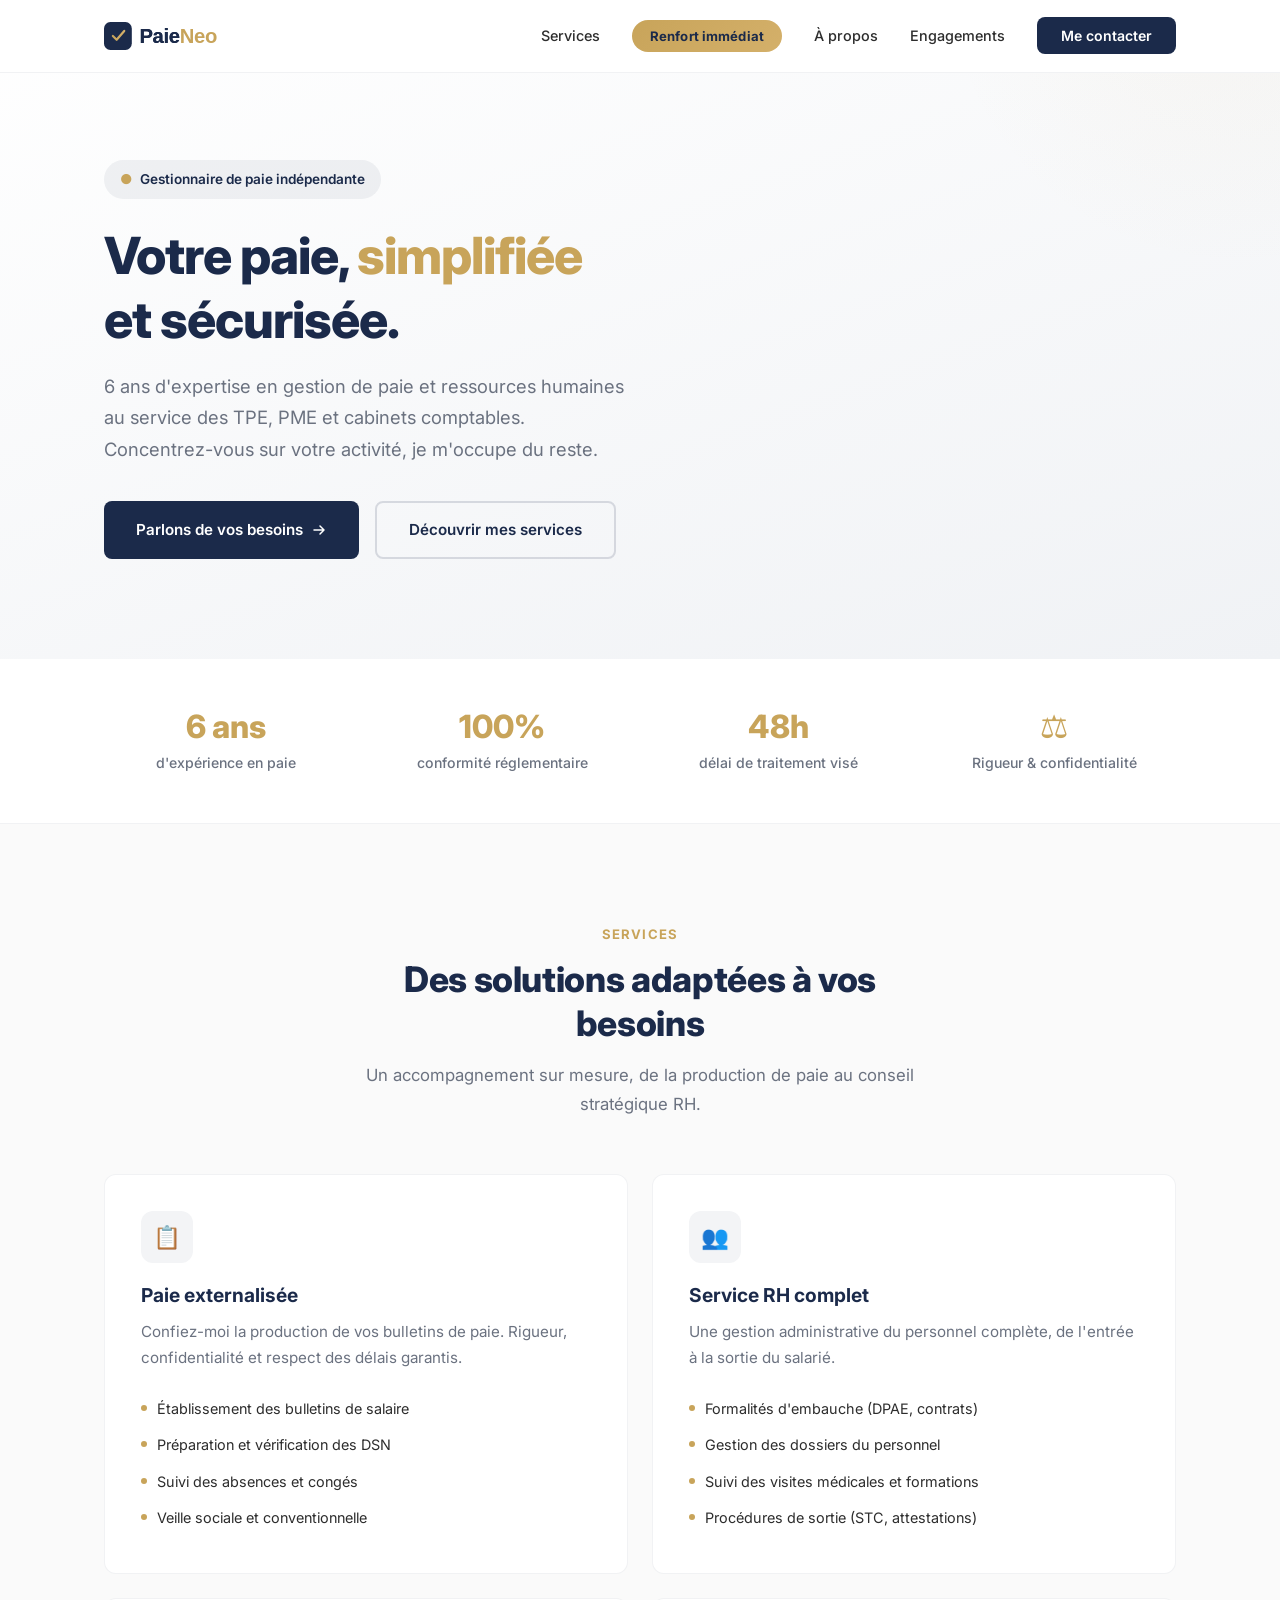
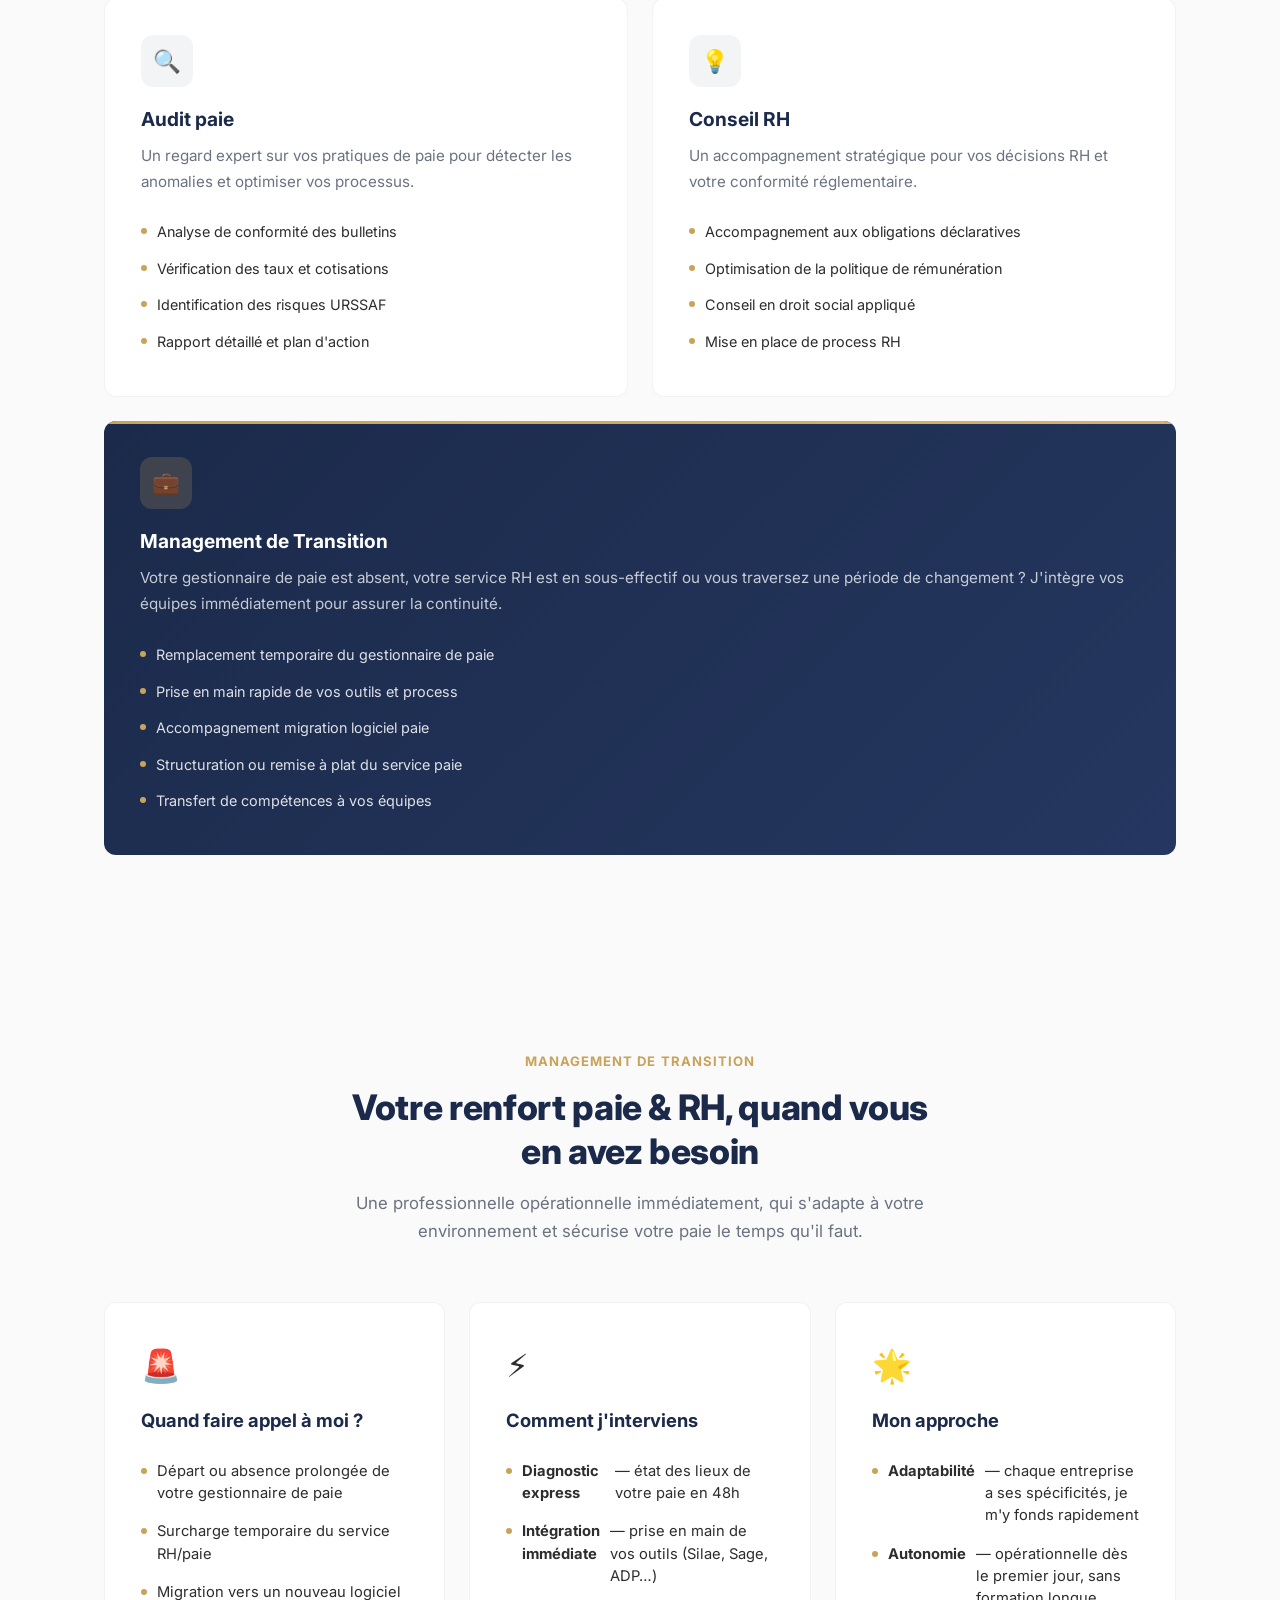
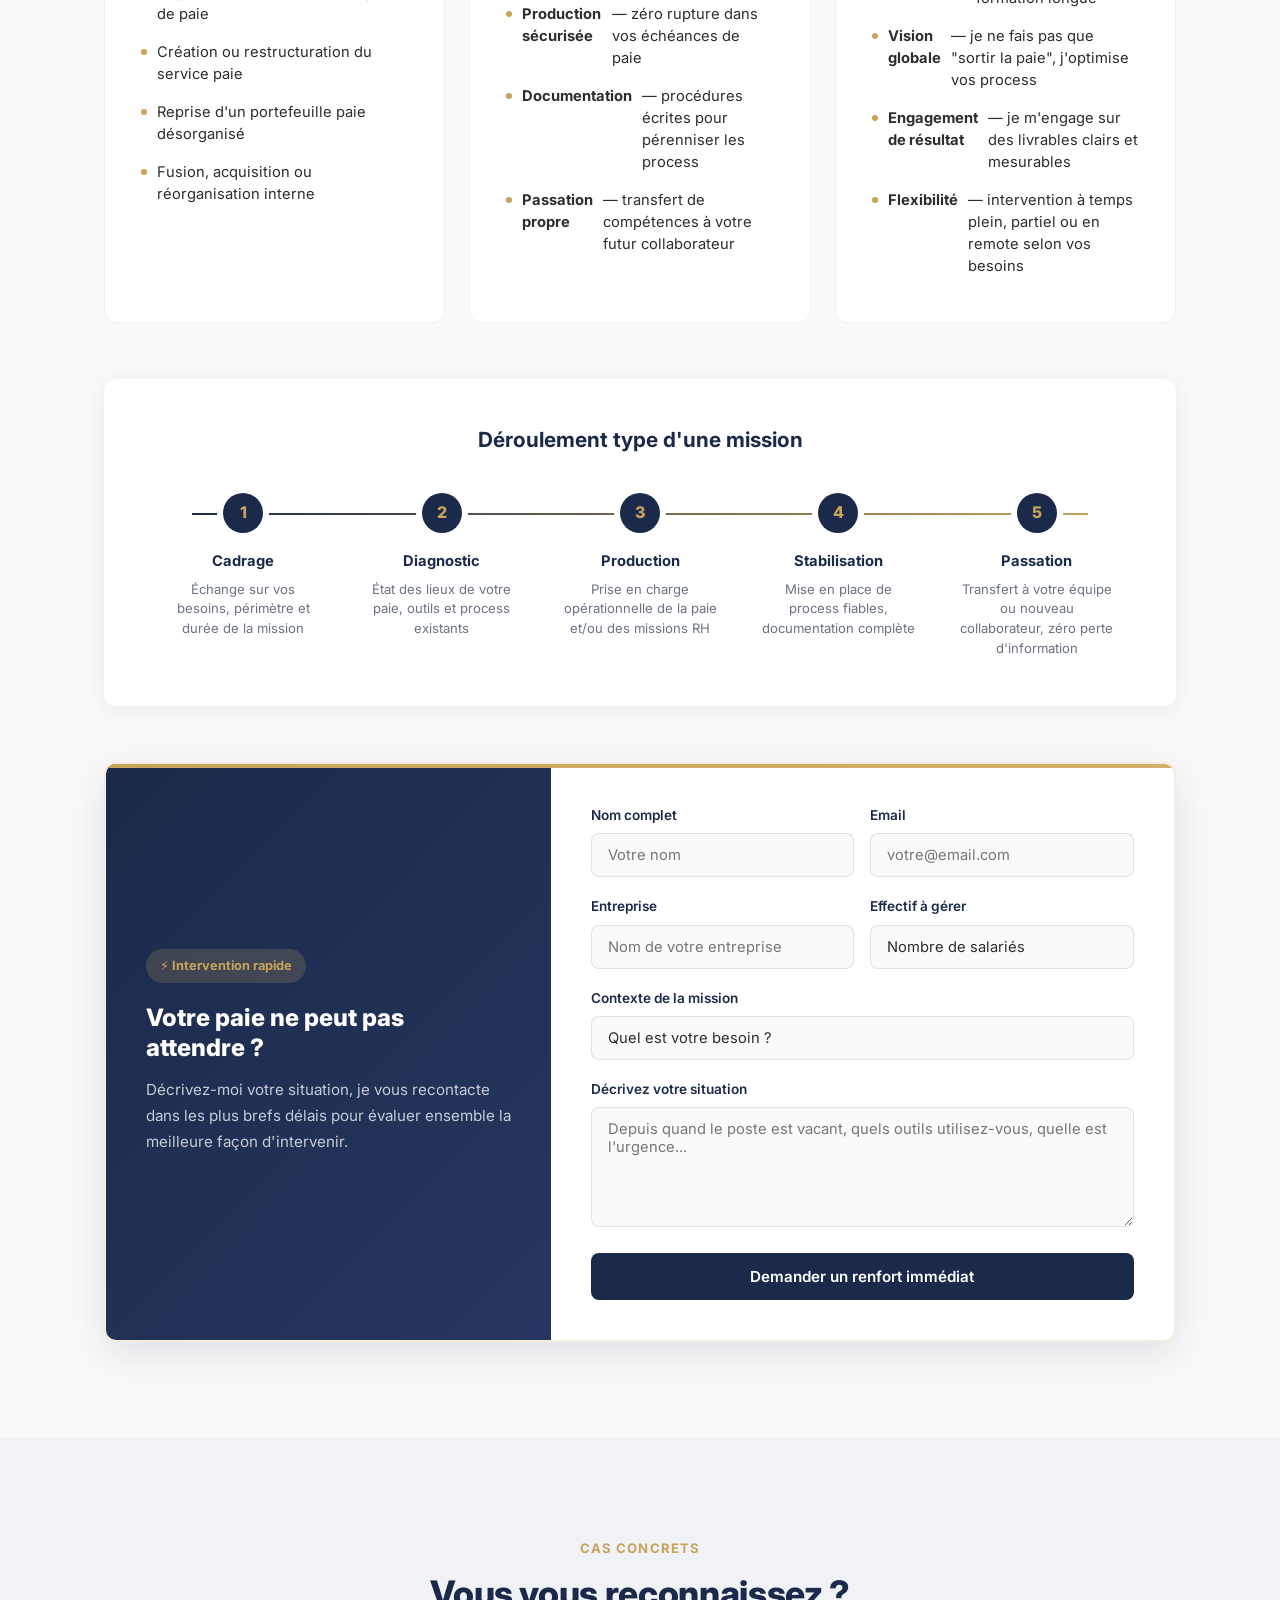
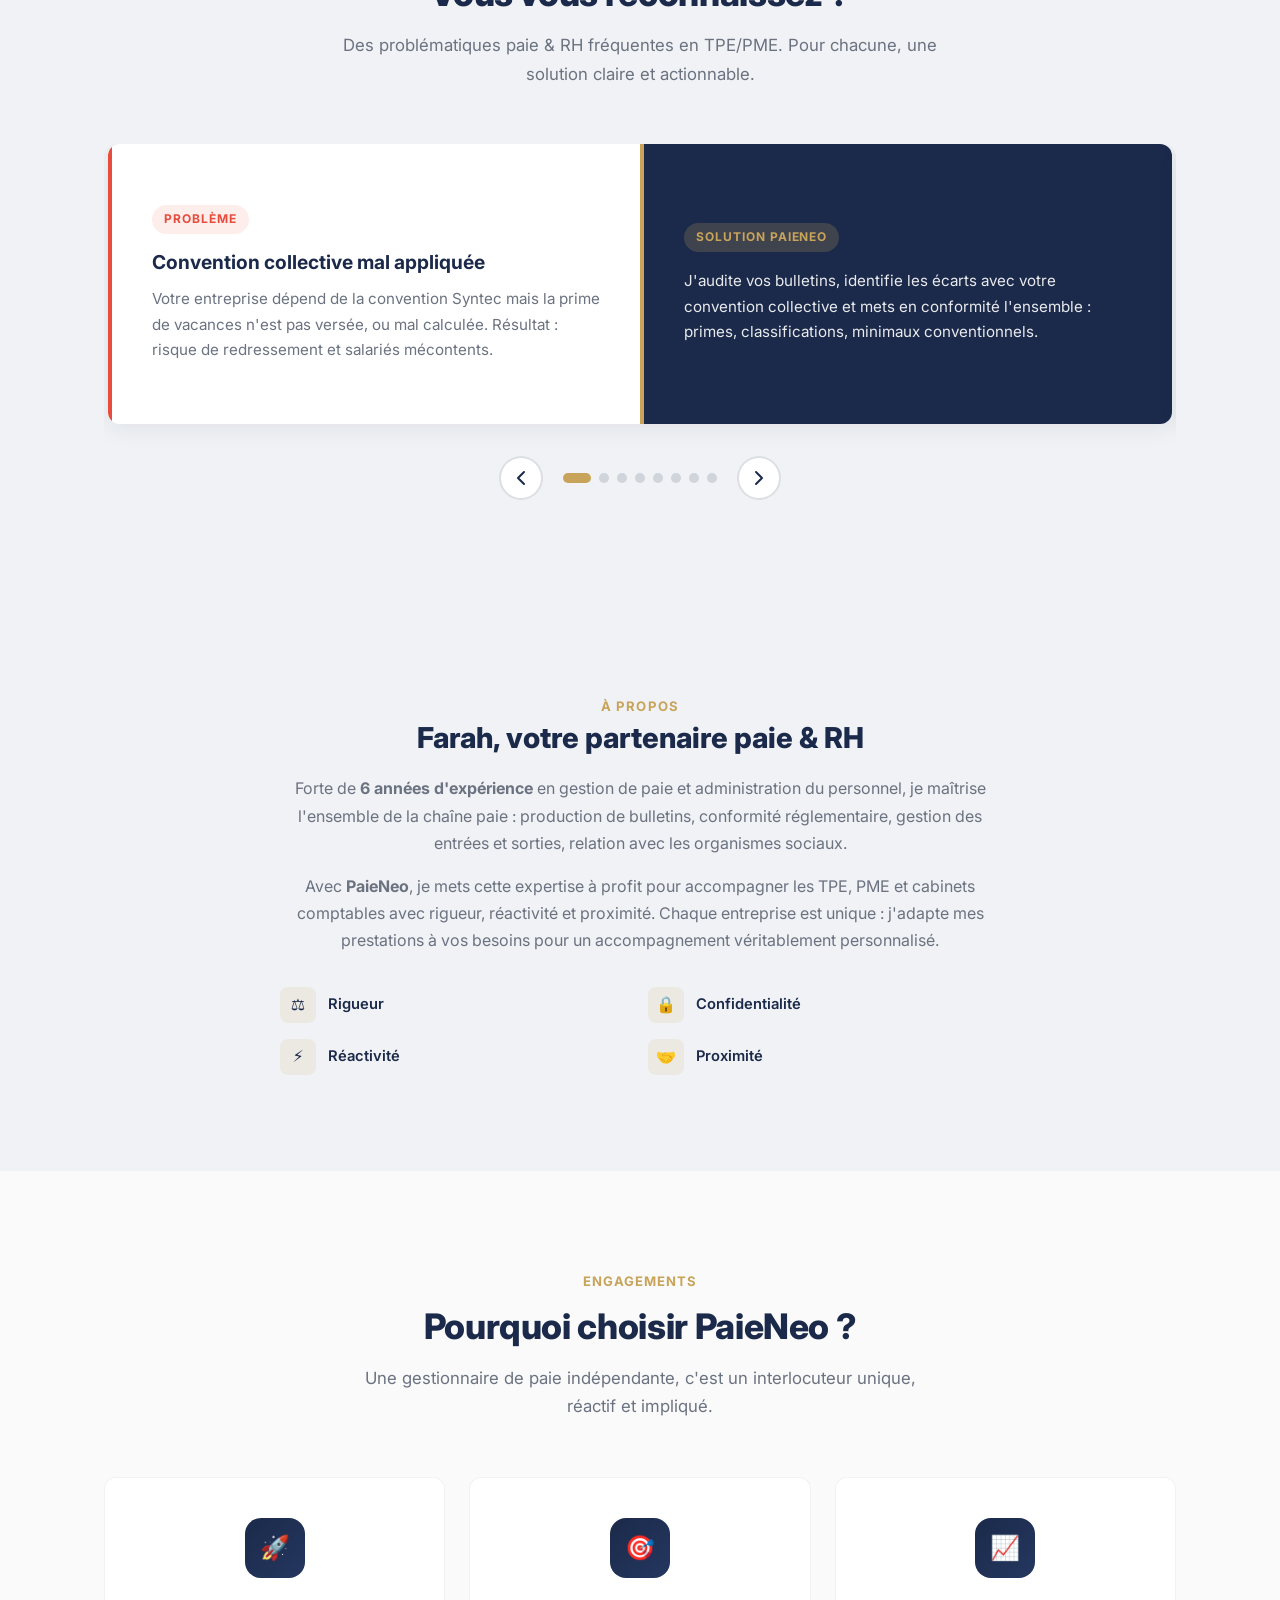
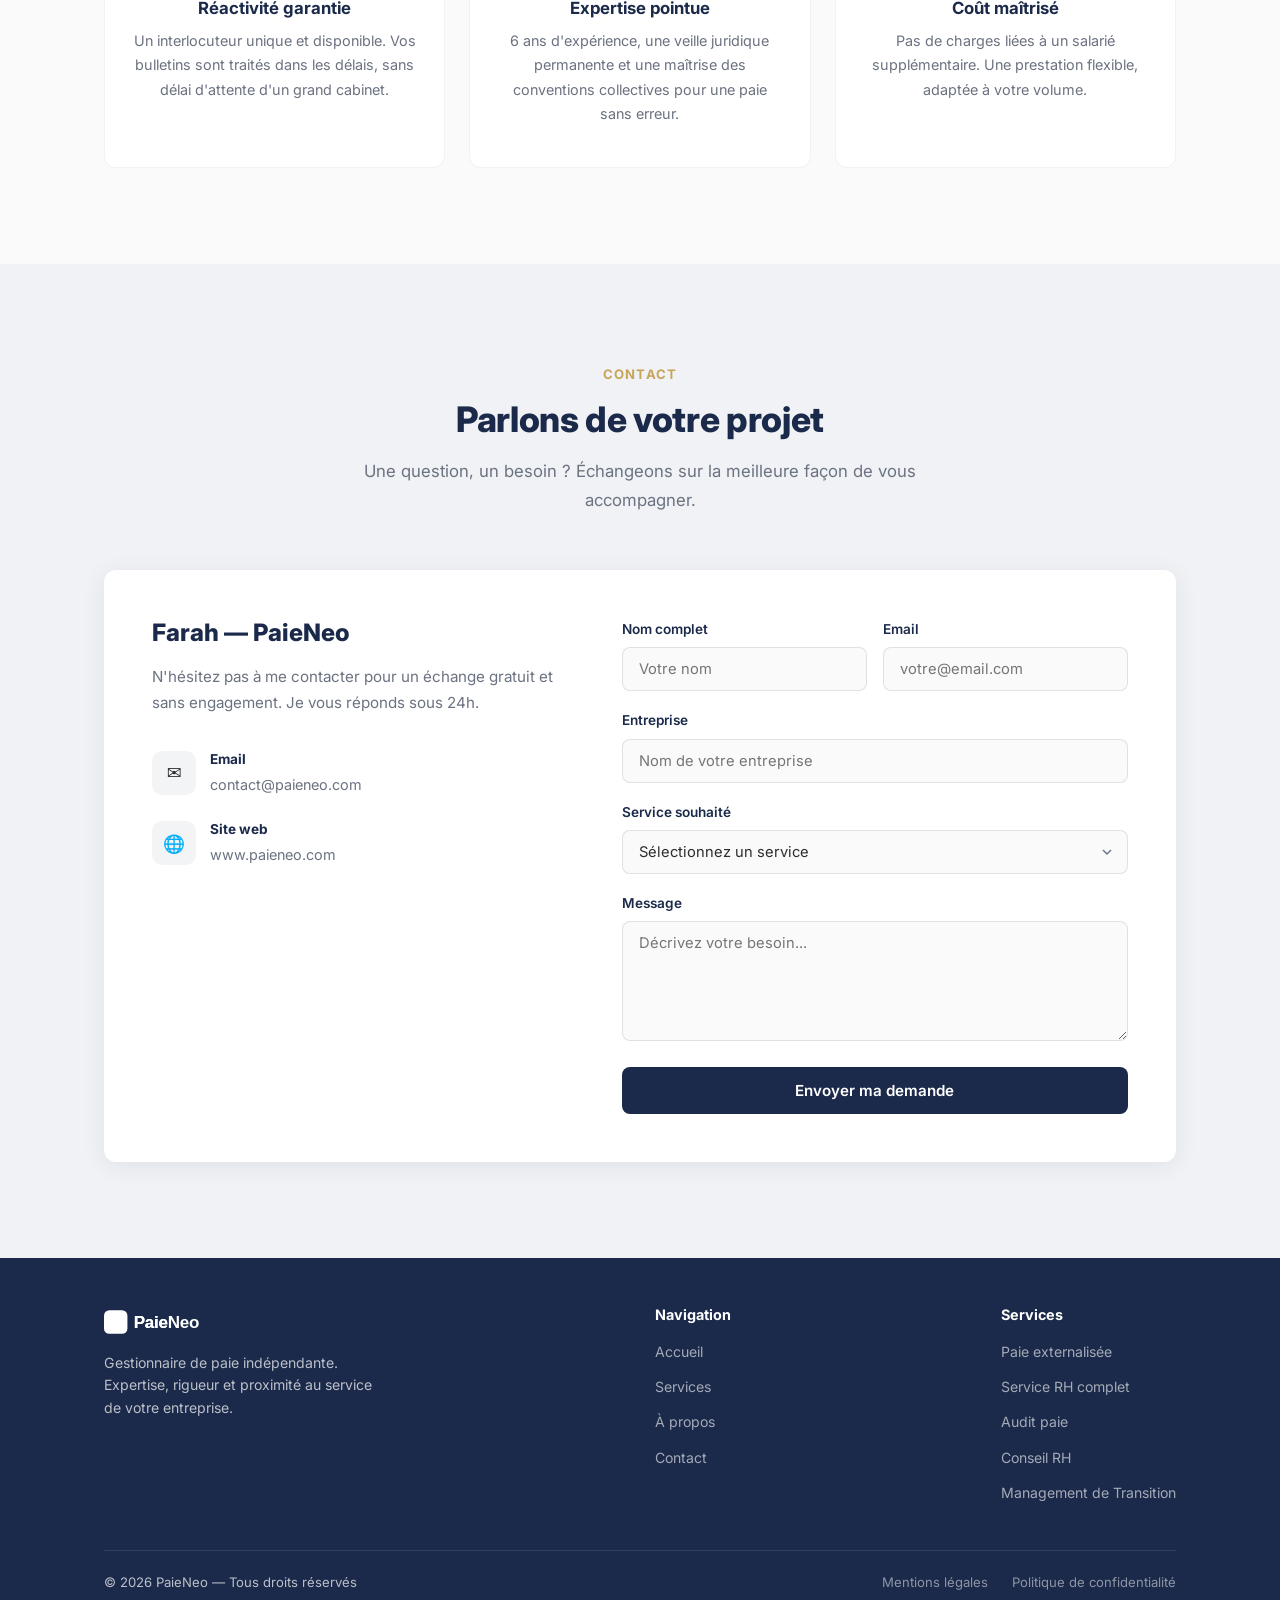
==== index.html @ 9d15e85d "Initial commit — PaieNeo site vitrine" ====
<!DOCTYPE html>
<html lang="fr">
<head>
  <meta charset="UTF-8">
  <meta name="viewport" content="width=device-width, initial-scale=1.0">
  <meta name="description" content="PaieNeo — Gestionnaire de paie ind&eacute;pendante. 6 ans d'exp&eacute;rience en entreprise. Paie externalis&eacute;e, audit, conseil RH.">
  <title>PaieNeo — Gestion de Paie &amp; Conseil RH</title>

  <!-- Open Graph / LinkedIn / Malt -->
  <meta property="og:type" content="website">
  <meta property="og:title" content="PaieNeo — Gestion de Paie &amp; Conseil RH">
  <meta property="og:description" content="Gestionnaire de paie ind&eacute;pendante — 6 ans d'exp&eacute;rience en entreprise. Paie externalis&eacute;e, service RH, audit et conseil.">
  <meta property="og:url" content="https://www.paieneo.com">
  <meta property="og:image" content="https://www.paieneo.com/img/og-image.png">
  <meta property="og:locale" content="fr_FR">

  <!-- Twitter Card -->
  <meta name="twitter:card" content="summary_large_image">
  <meta name="twitter:title" content="PaieNeo — Gestion de Paie &amp; Conseil RH">
  <meta name="twitter:description" content="Gestionnaire de paie ind&eacute;pendante — 6 ans d'exp&eacute;rience en entreprise. Paie externalis&eacute;e, service RH, audit et conseil.">
  <meta name="twitter:image" content="https://www.paieneo.com/img/og-image.png">

  <link rel="icon" type="image/svg+xml" href="img/favicon.svg">
  <link rel="preconnect" href="https://fonts.googleapis.com">
  <link rel="preconnect" href="https://fonts.gstatic.com" crossorigin>
  <link href="https://fonts.googleapis.com/css2?family=Inter:wght@400;500;600;700;800&display=swap" rel="stylesheet">
  <link rel="stylesheet" href="css/style.css">
</head>
<body>

  <!-- ========== HEADER ========== -->
  <header class="header">
    <nav class="nav container">
      <a href="#" aria-label="PaieNeo Accueil">
        <img src="img/logo.svg" alt="PaieNeo" class="nav__logo">
      </a>
      <ul class="nav__links">
        <li><a href="#services" class="nav__link">Services</a></li>
        <li><a href="#transition" class="nav__link nav__link--urgent">Renfort imm&eacute;diat</a></li>
        <li><a href="#apropos" class="nav__link">&Agrave; propos</a></li>
        <li><a href="#engagements" class="nav__link">Engagements</a></li>
        <li><a href="#contact" class="nav__link nav__cta">Me contacter</a></li>
      </ul>
      <button class="nav__toggle" aria-label="Menu">
        <span></span><span></span><span></span>
      </button>
    </nav>
  </header>

  <!-- ========== HERO ========== -->
  <section class="hero" id="accueil">
    <div class="container">
      <div class="hero__content">
        <div class="hero__badge">
          <span>&#9679;</span> Gestionnaire de paie ind&eacute;pendante
        </div>
        <h1 class="hero__title">
          Votre paie, <span>simplifi&eacute;e</span><br>et s&eacute;curis&eacute;e.
        </h1>
        <p class="hero__subtitle">
          6 ans d'expertise en gestion de paie et ressources humaines
          au service des TPE, PME et cabinets comptables.
          Concentrez-vous sur votre activit&eacute;, je m'occupe du reste.
        </p>
        <div class="hero__actions">
          <a href="#contact" class="btn btn--primary">
            Parlons de vos besoins
            <svg width="16" height="16" viewBox="0 0 16 16" fill="none"><path d="M3 8h10m0 0L9 4m4 4L9 12" stroke="currentColor" stroke-width="1.5" stroke-linecap="round" stroke-linejoin="round"/></svg>
          </a>
          <a href="#services" class="btn btn--outline">D&eacute;couvrir mes services</a>
        </div>
      </div>
    </div>
  </section>

  <!-- ========== STATS ========== -->
  <section class="stats">
    <div class="container">
      <div class="stats__grid">
        <div class="stats__item fade-up">
          <h3 data-count="6" data-suffix=" ans">0</h3>
          <p>d'exp&eacute;rience en paie</p>
        </div>
        <div class="stats__item fade-up">
          <h3 data-count="100" data-suffix="%">0</h3>
          <p>conformit&eacute; r&eacute;glementaire</p>
        </div>
        <div class="stats__item fade-up">
          <h3 data-count="48" data-suffix="h">0</h3>
          <p>d&eacute;lai de traitement vis&eacute;</p>
        </div>
        <div class="stats__item fade-up">
          <h3>&#9878;</h3>
          <p>Rigueur &amp; confidentialit&eacute;</p>
        </div>
      </div>
    </div>
  </section>

  <!-- ========== SERVICES ========== -->
  <section class="section" id="services">
    <div class="container">
      <div class="section__header fade-up">
        <span class="section__label">Services</span>
        <h2 class="section__title">Des solutions adapt&eacute;es &agrave; vos besoins</h2>
        <p class="section__desc">
          Un accompagnement sur mesure, de la production de paie au conseil strat&eacute;gique RH.
        </p>
      </div>
      <div class="services__grid">

        <!-- Service 1 -->
        <div class="service-card fade-up">
          <div class="service-card__icon">&#128203;</div>
          <h3 class="service-card__title">Paie externalis&eacute;e</h3>
          <p class="service-card__desc">
            Confiez-moi la production de vos bulletins de paie. Rigueur,
            confidentialit&eacute; et respect des d&eacute;lais garantis.
          </p>
          <ul class="service-card__list">
            <li>&Eacute;tablissement des bulletins de salaire</li>
            <li>Pr&eacute;paration et v&eacute;rification des DSN</li>
            <li>Suivi des absences et cong&eacute;s</li>
            <li>Veille sociale et conventionnelle</li>
          </ul>
        </div>

        <!-- Service 2 -->
        <div class="service-card fade-up">
          <div class="service-card__icon">&#128101;</div>
          <h3 class="service-card__title">Service RH complet</h3>
          <p class="service-card__desc">
            Une gestion administrative du personnel compl&egrave;te,
            de l'entr&eacute;e &agrave; la sortie du salari&eacute;.
          </p>
          <ul class="service-card__list">
            <li>Formalit&eacute;s d'embauche (DPAE, contrats)</li>
            <li>Gestion des dossiers du personnel</li>
            <li>Suivi des visites m&eacute;dicales et formations</li>
            <li>Proc&eacute;dures de sortie (STC, attestations)</li>
          </ul>
        </div>

        <!-- Service 3 -->
        <div class="service-card fade-up">
          <div class="service-card__icon">&#128269;</div>
          <h3 class="service-card__title">Audit paie</h3>
          <p class="service-card__desc">
            Un regard expert sur vos pratiques de paie pour d&eacute;tecter
            les anomalies et optimiser vos processus.
          </p>
          <ul class="service-card__list">
            <li>Analyse de conformit&eacute; des bulletins</li>
            <li>V&eacute;rification des taux et cotisations</li>
            <li>Identification des risques URSSAF</li>
            <li>Rapport d&eacute;taill&eacute; et plan d'action</li>
          </ul>
        </div>

        <!-- Service 4 -->
        <div class="service-card fade-up">
          <div class="service-card__icon">&#128161;</div>
          <h3 class="service-card__title">Conseil RH</h3>
          <p class="service-card__desc">
            Un accompagnement strat&eacute;gique pour vos d&eacute;cisions RH
            et votre conformit&eacute; r&eacute;glementaire.
          </p>
          <ul class="service-card__list">
            <li>Accompagnement aux obligations d&eacute;claratives</li>
            <li>Optimisation de la politique de r&eacute;mun&eacute;ration</li>
            <li>Conseil en droit social appliqu&eacute;</li>
            <li>Mise en place de process RH</li>
          </ul>
        </div>

        <!-- Service 5 -->
        <div class="service-card service-card--highlight fade-up">
          <div class="service-card__icon">&#128188;</div>
          <h3 class="service-card__title">Management de Transition</h3>
          <p class="service-card__desc">
            Votre gestionnaire de paie est absent, votre service RH est en sous-effectif
            ou vous traversez une p&eacute;riode de changement&nbsp;? J'int&egrave;gre vos &eacute;quipes
            imm&eacute;diatement pour assurer la continuit&eacute;.
          </p>
          <ul class="service-card__list">
            <li>Remplacement temporaire du gestionnaire de paie</li>
            <li>Prise en main rapide de vos outils et process</li>
            <li>Accompagnement migration logiciel paie</li>
            <li>Structuration ou remise &agrave; plat du service paie</li>
            <li>Transfert de comp&eacute;tences &agrave; vos &eacute;quipes</li>
          </ul>
        </div>

      </div>
    </div>
  </section>

  <!-- ========== MANAGEMENT DE TRANSITION (d&eacute;di&eacute;) ========== -->
  <section class="section" id="transition">
    <div class="container">
      <div class="section__header fade-up">
        <span class="section__label">Management de Transition</span>
        <h2 class="section__title">Votre renfort paie &amp; RH, quand vous en avez besoin</h2>
        <p class="section__desc">
          Une professionnelle op&eacute;rationnelle imm&eacute;diatement, qui s'adapte &agrave; votre environnement
          et s&eacute;curise votre paie le temps qu'il faut.
        </p>
      </div>

      <div class="transition__grid fade-up">
        <!-- Quand faire appel -->
        <div class="transition__block">
          <div class="transition__block-icon">&#128680;</div>
          <h3>Quand faire appel &agrave; moi&nbsp;?</h3>
          <ul>
            <li>D&eacute;part ou absence prolong&eacute;e de votre gestionnaire de paie</li>
            <li>Surcharge temporaire du service RH/paie</li>
            <li>Migration vers un nouveau logiciel de paie</li>
            <li>Cr&eacute;ation ou restructuration du service paie</li>
            <li>Reprise d'un portefeuille paie d&eacute;sorganis&eacute;</li>
            <li>Fusion, acquisition ou r&eacute;organisation interne</li>
          </ul>
        </div>

        <!-- Comment j'interviens -->
        <div class="transition__block">
          <div class="transition__block-icon">&#9889;</div>
          <h3>Comment j'interviens</h3>
          <ul>
            <li><strong>Diagnostic express</strong> &mdash; &eacute;tat des lieux de votre paie en 48h</li>
            <li><strong>Int&eacute;gration imm&eacute;diate</strong> &mdash; prise en main de vos outils (Silae, Sage, ADP&hellip;)</li>
            <li><strong>Production s&eacute;curis&eacute;e</strong> &mdash; z&eacute;ro rupture dans vos &eacute;ch&eacute;ances de paie</li>
            <li><strong>Documentation</strong> &mdash; proc&eacute;dures &eacute;crites pour p&eacute;renniser les process</li>
            <li><strong>Passation propre</strong> &mdash; transfert de comp&eacute;tences &agrave; votre futur collaborateur</li>
          </ul>
        </div>

        <!-- Ce qui me diff&eacute;rencie -->
        <div class="transition__block">
          <div class="transition__block-icon">&#127775;</div>
          <h3>Mon approche</h3>
          <ul>
            <li><strong>Adaptabilit&eacute;</strong> &mdash; chaque entreprise a ses sp&eacute;cificit&eacute;s, je m'y fonds rapidement</li>
            <li><strong>Autonomie</strong> &mdash; op&eacute;rationnelle d&egrave;s le premier jour, sans formation longue</li>
            <li><strong>Vision globale</strong> &mdash; je ne fais pas que "sortir la paie", j'optimise vos process</li>
            <li><strong>Engagement de r&eacute;sultat</strong> &mdash; je m'engage sur des livrables clairs et mesurables</li>
            <li><strong>Flexibilit&eacute;</strong> &mdash; intervention &agrave; temps plein, partiel ou en remote selon vos besoins</li>
          </ul>
        </div>
      </div>

      <!-- Timeline d'intervention -->
      <div class="transition__timeline fade-up">
        <h3>D&eacute;roulement type d'une mission</h3>
        <div class="timeline">
          <div class="timeline__step">
            <div class="timeline__number">1</div>
            <div class="timeline__content">
              <strong>Cadrage</strong>
              <p>&Eacute;change sur vos besoins, p&eacute;rim&egrave;tre et dur&eacute;e de la mission</p>
            </div>
          </div>
          <div class="timeline__step">
            <div class="timeline__number">2</div>
            <div class="timeline__content">
              <strong>Diagnostic</strong>
              <p>&Eacute;tat des lieux de votre paie, outils et process existants</p>
            </div>
          </div>
          <div class="timeline__step">
            <div class="timeline__number">3</div>
            <div class="timeline__content">
              <strong>Production</strong>
              <p>Prise en charge op&eacute;rationnelle de la paie et/ou des missions RH</p>
            </div>
          </div>
          <div class="timeline__step">
            <div class="timeline__number">4</div>
            <div class="timeline__content">
              <strong>Stabilisation</strong>
              <p>Mise en place de process fiables, documentation compl&egrave;te</p>
            </div>
          </div>
          <div class="timeline__step">
            <div class="timeline__number">5</div>
            <div class="timeline__content">
              <strong>Passation</strong>
              <p>Transfert &agrave; votre &eacute;quipe ou nouveau collaborateur, z&eacute;ro perte d'information</p>
            </div>
          </div>
        </div>
      </div>

      <!-- CTA Contact Transition -->
      <div class="transition__cta fade-up">
        <div class="transition__cta-content">
          <div class="transition__cta-text">
            <span class="transition__cta-badge">&#9889; Intervention rapide</span>
            <h3>Votre paie ne peut pas attendre&nbsp;?</h3>
            <p>D&eacute;crivez-moi votre situation, je vous recontacte dans les plus brefs d&eacute;lais
            pour &eacute;valuer ensemble la meilleure fa&ccedil;on d'intervenir.</p>
          </div>
          <form class="transition__cta-form" id="transitionForm">
            <div class="form__row">
              <div class="form__group">
                <label class="form__label" for="t-name">Nom complet</label>
                <input class="form__input" type="text" id="t-name" name="name" placeholder="Votre nom" required>
              </div>
              <div class="form__group">
                <label class="form__label" for="t-email">Email</label>
                <input class="form__input" type="email" id="t-email" name="email" placeholder="votre@email.com" required>
              </div>
            </div>
            <div class="form__row">
              <div class="form__group">
                <label class="form__label" for="t-company">Entreprise</label>
                <input class="form__input" type="text" id="t-company" name="company" placeholder="Nom de votre entreprise" required>
              </div>
              <div class="form__group">
                <label class="form__label" for="t-effectif">Effectif &agrave; g&eacute;rer</label>
                <select class="form__select" id="t-effectif" name="effectif" required>
                  <option value="" disabled selected>Nombre de salari&eacute;s</option>
                  <option value="1-10">1 &agrave; 10 salari&eacute;s</option>
                  <option value="11-50">11 &agrave; 50 salari&eacute;s</option>
                  <option value="51-100">51 &agrave; 100 salari&eacute;s</option>
                  <option value="100+">Plus de 100 salari&eacute;s</option>
                </select>
              </div>
            </div>
            <div class="form__group">
              <label class="form__label" for="t-context">Contexte de la mission</label>
              <select class="form__select" id="t-context" name="context" required>
                <option value="" disabled selected>Quel est votre besoin&nbsp;?</option>
                <option value="Remplacement GP absent(e)">Remplacement gestionnaire de paie absent(e)</option>
                <option value="Surcharge temporaire">Surcharge temporaire du service paie</option>
                <option value="Migration logiciel">Migration logiciel de paie</option>
                <option value="Structuration service paie">Cr&eacute;ation / structuration du service paie</option>
                <option value="Reprise portefeuille">Reprise d'un portefeuille paie</option>
                <option value="Autre">Autre situation</option>
              </select>
            </div>
            <div class="form__group">
              <label class="form__label" for="t-message">D&eacute;crivez votre situation</label>
              <textarea class="form__textarea" id="t-message" name="message" placeholder="Depuis quand le poste est vacant, quels outils utilisez-vous, quelle est l'urgence..." required></textarea>
            </div>
            <button type="submit" class="form__submit form__submit--urgent">
              Demander un renfort imm&eacute;diat
            </button>
          </form>
        </div>
      </div>
    </div>
  </section>

  <!-- ========== PROBLEMES / SOLUTIONS ========== -->
  <section class="section section--alt" id="solutions">
    <div class="container">
      <div class="section__header fade-up">
        <span class="section__label">Cas concrets</span>
        <h2 class="section__title">Vous vous reconnaissez&nbsp;?</h2>
        <p class="section__desc">
          Des probl&eacute;matiques paie &amp; RH fr&eacute;quentes en TPE/PME.
          Pour chacune, une solution claire et actionnable.
        </p>
      </div>
      <div class="carousel fade-up">
        <div class="carousel__track">

          <!-- Slide 1 -->
          <div class="carousel__slide">
            <div class="ps-card">
              <div class="ps-card__problem">
                <span class="ps-card__tag ps-card__tag--problem">Probl&egrave;me</span>
                <h3>Convention collective mal appliqu&eacute;e</h3>
                <p>Votre entreprise d&eacute;pend de la convention Syntec mais la prime de vacances
                n'est pas vers&eacute;e, ou mal calcul&eacute;e. R&eacute;sultat&nbsp;: risque de redressement
                et salari&eacute;s m&eacute;contents.</p>
              </div>
              <div class="ps-card__solution">
                <span class="ps-card__tag ps-card__tag--solution">Solution PaieNeo</span>
                <p>J'audite vos bulletins, identifie les &eacute;carts avec votre convention collective
                et mets en conformit&eacute; l'ensemble&nbsp;: primes, classifications, minimaux conventionnels.</p>
              </div>
            </div>
          </div>

          <!-- Slide 2 -->
          <div class="carousel__slide">
            <div class="ps-card">
              <div class="ps-card__problem">
                <span class="ps-card__tag ps-card__tag--problem">Probl&egrave;me</span>
                <h3>DSN rejet&eacute;es ou anomalies r&eacute;currentes</h3>
                <p>Vos d&eacute;clarations sociales g&eacute;n&egrave;rent des signalements, des &eacute;carts
                de cotisations ou des relances URSSAF. Vous perdez du temps et prenez des risques.</p>
              </div>
              <div class="ps-card__solution">
                <span class="ps-card__tag ps-card__tag--solution">Solution PaieNeo</span>
                <p>Je v&eacute;rifie et fiabilise vos donn&eacute;es sociales en amont. Chaque DSN est
                contr&ocirc;l&eacute;e avant envoi pour &eacute;liminer les anomalies et s&eacute;curiser vos d&eacute;clarations.</p>
              </div>
            </div>
          </div>

          <!-- Slide 3 -->
          <div class="carousel__slide">
            <div class="ps-card">
              <div class="ps-card__problem">
                <span class="ps-card__tag ps-card__tag--problem">Probl&egrave;me</span>
                <h3>Bulletins de paie en retard chaque mois</h3>
                <p>Votre comptable est d&eacute;bord&eacute;, la paie passe au second plan.
                Les salari&eacute;s re&ccedil;oivent leurs bulletins en retard, la tension monte.</p>
              </div>
              <div class="ps-card__solution">
                <span class="ps-card__tag ps-card__tag--solution">Solution PaieNeo</span>
                <p>En externalisant votre paie, vous b&eacute;n&eacute;ficiez d'un calendrier de production
                strict et d'un interlocuteur d&eacute;di&eacute;. Vos bulletins sont livr&eacute;s en temps et en heure, chaque mois.</p>
              </div>
            </div>
          </div>

          <!-- Slide 4 -->
          <div class="carousel__slide">
            <div class="ps-card">
              <div class="ps-card__problem">
                <span class="ps-card__tag ps-card__tag--problem">Probl&egrave;me</span>
                <h3>Entr&eacute;es et sorties mal g&eacute;r&eacute;es</h3>
                <p>DPAE en retard, contrats incomplets, solde de tout compte approximatif&hellip;
                Les formalit&eacute;s d'embauche et de d&eacute;part sont source d'erreurs co&ucirc;teuses.</p>
              </div>
              <div class="ps-card__solution">
                <span class="ps-card__tag ps-card__tag--solution">Solution PaieNeo</span>
                <p>Je prends en charge l'int&eacute;gralit&eacute; du processus&nbsp;: DPAE, contrat, affiliation mutuelle,
                et en sortie&nbsp;: STC, attestations, portabilit&eacute;. Z&eacute;ro oubli.</p>
              </div>
            </div>
          </div>

          <!-- Slide 5 -->
          <div class="carousel__slide">
            <div class="ps-card">
              <div class="ps-card__problem">
                <span class="ps-card__tag ps-card__tag--problem">Probl&egrave;me</span>
                <h3>&Eacute;volutions l&eacute;gales non suivies</h3>
                <p>SMIC, plafonds, taux AT, nouvelles obligations&hellip; La r&eacute;glementation
                change en permanence et votre paie n'est plus &agrave; jour.</p>
              </div>
              <div class="ps-card__solution">
                <span class="ps-card__tag ps-card__tag--solution">Solution PaieNeo</span>
                <p>Ma veille juridique et sociale est permanente. Chaque &eacute;volution est
                int&eacute;gr&eacute;e imm&eacute;diatement dans vos param&egrave;tres de paie. Vous restez conforme, sans effort.</p>
              </div>
            </div>
          </div>

          <!-- Slide 6 — Transition -->
          <div class="carousel__slide">
            <div class="ps-card">
              <div class="ps-card__problem">
                <span class="ps-card__tag ps-card__tag--problem">Probl&egrave;me</span>
                <h3>Votre gestionnaire de paie est parti(e)</h3>
                <p>D&eacute;mission, arr&ecirc;t maladie, cong&eacute; maternit&eacute;&hellip; Plus personne
                pour sortir la paie. Les &eacute;ch&eacute;ances approchent et la panique s'installe.</p>
              </div>
              <div class="ps-card__solution">
                <span class="ps-card__tag ps-card__tag--solution">Solution PaieNeo</span>
                <p>J'interviens en management de transition&nbsp;: prise en main imm&eacute;diate de vos outils
                et de votre portefeuille paie. Aucune rupture, aucun retard. Je s&eacute;curise jusqu'&agrave;
                l'arriv&eacute;e de votre futur collaborateur.</p>
              </div>
            </div>
          </div>

          <!-- Slide 7 — Transition -->
          <div class="carousel__slide">
            <div class="ps-card">
              <div class="ps-card__problem">
                <span class="ps-card__tag ps-card__tag--problem">Probl&egrave;me</span>
                <h3>Migration logiciel paie chaotique</h3>
                <p>Vous changez de logiciel de paie mais personne en interne n'a le temps
                ni l'expertise pour piloter la transition. Les donn&eacute;es sont mal reprises,
                les premiers bulletins sont faux.</p>
              </div>
              <div class="ps-card__solution">
                <span class="ps-card__tag ps-card__tag--solution">Solution PaieNeo</span>
                <p>Je pilote la migration de A &agrave; Z&nbsp;: param&eacute;trage du nouvel outil,
                reprise des donn&eacute;es, tests de paie parall&egrave;le et formation de vos &eacute;quipes.
                Une transition ma&icirc;tris&eacute;e, sans surprise.</p>
              </div>
            </div>
          </div>

          <!-- Slide 8 — Transition -->
          <div class="carousel__slide">
            <div class="ps-card">
              <div class="ps-card__problem">
                <span class="ps-card__tag ps-card__tag--problem">Probl&egrave;me</span>
                <h3>Service paie &agrave; structurer</h3>
                <p>Votre entreprise grandit mais la paie est encore g&eacute;r&eacute;e &agrave; l'improvisation.
                Pas de process, pas de documentation, chaque mois c'est la course.</p>
              </div>
              <div class="ps-card__solution">
                <span class="ps-card__tag ps-card__tag--solution">Solution PaieNeo</span>
                <p>J'interviens pour structurer votre service paie&nbsp;: mise en place des process,
                cr&eacute;ation des proc&eacute;dures, formation de l'&eacute;quipe. Je pars quand tout roule,
                avec une documentation compl&egrave;te.</p>
              </div>
            </div>
          </div>

        </div>
        <div class="carousel__controls">
          <button class="carousel__btn carousel__btn--prev" aria-label="Pr&eacute;c&eacute;dent">
            <svg width="20" height="20" viewBox="0 0 20 20" fill="none"><path d="M13 4l-6 6 6 6" stroke="currentColor" stroke-width="2" stroke-linecap="round" stroke-linejoin="round"/></svg>
          </button>
          <div class="carousel__dots"></div>
          <button class="carousel__btn carousel__btn--next" aria-label="Suivant">
            <svg width="20" height="20" viewBox="0 0 20 20" fill="none"><path d="M7 4l6 6-6 6" stroke="currentColor" stroke-width="2" stroke-linecap="round" stroke-linejoin="round"/></svg>
          </button>
        </div>
      </div>
    </div>
  </section>

  <!-- ========== A PROPOS ========== -->
  <section class="section section--alt" id="apropos">
    <div class="container">
      <div class="about__content about__content--centered">
        <div class="about__text-block fade-up">
          <span class="about__label">&Agrave; propos</span>
          <h2 class="about__title">Farah, votre partenaire paie &amp; RH</h2>
          <p class="about__text">
            Forte de <strong>6 ann&eacute;es d'exp&eacute;rience</strong> en gestion de paie
            et administration du personnel, je ma&icirc;trise l'ensemble de la cha&icirc;ne paie&nbsp;:
            production de bulletins, conformit&eacute; r&eacute;glementaire, gestion des entr&eacute;es
            et sorties, relation avec les organismes sociaux.
          </p>
          <p class="about__text">
            Avec <strong>PaieNeo</strong>, je mets cette expertise &agrave; profit pour
            accompagner les TPE, PME et cabinets comptables avec rigueur, r&eacute;activit&eacute;
            et proximit&eacute;. Chaque entreprise est unique&nbsp;: j'adapte mes prestations
            &agrave; vos besoins pour un accompagnement v&eacute;ritablement personnalis&eacute;.
          </p>
          <div class="about__values">
            <div class="about__value">
              <div class="about__value-icon">&#9878;</div>
              Rigueur
            </div>
            <div class="about__value">
              <div class="about__value-icon">&#128274;</div>
              Confidentialit&eacute;
            </div>
            <div class="about__value">
              <div class="about__value-icon">&#9889;</div>
              R&eacute;activit&eacute;
            </div>
            <div class="about__value">
              <div class="about__value-icon">&#129309;</div>
              Proximit&eacute;
            </div>
          </div>
        </div>
      </div>
    </div>
  </section>

  <!-- ========== ENGAGEMENTS ========== -->
  <section class="section" id="engagements">
    <div class="container">
      <div class="section__header fade-up">
        <span class="section__label">Engagements</span>
        <h2 class="section__title">Pourquoi choisir PaieNeo&nbsp;?</h2>
        <p class="section__desc">
          Une gestionnaire de paie ind&eacute;pendante, c'est un interlocuteur unique,
          r&eacute;actif et impliqu&eacute;.
        </p>
      </div>
      <div class="reasons__grid">
        <div class="reason-card fade-up">
          <div class="reason-card__icon">&#128640;</div>
          <h3 class="reason-card__title">R&eacute;activit&eacute; garantie</h3>
          <p class="reason-card__desc">
            Un interlocuteur unique et disponible. Vos bulletins sont trait&eacute;s
            dans les d&eacute;lais, sans d&eacute;lai d'attente d'un grand cabinet.
          </p>
        </div>
        <div class="reason-card fade-up">
          <div class="reason-card__icon">&#127919;</div>
          <h3 class="reason-card__title">Expertise pointue</h3>
          <p class="reason-card__desc">
            6 ans d'exp&eacute;rience, une veille juridique permanente et une
            ma&icirc;trise des conventions collectives pour une paie sans erreur.
          </p>
        </div>
        <div class="reason-card fade-up">
          <div class="reason-card__icon">&#128200;</div>
          <h3 class="reason-card__title">Co&ucirc;t ma&icirc;tris&eacute;</h3>
          <p class="reason-card__desc">
            Pas de charges li&eacute;es &agrave; un salari&eacute; suppl&eacute;mentaire.
            Une prestation flexible, adapt&eacute;e &agrave; votre volume.
          </p>
        </div>
      </div>
    </div>
  </section>

  <!-- ========== CONTACT ========== -->
  <section class="section section--alt" id="contact">
    <div class="container">
      <div class="section__header fade-up">
        <span class="section__label">Contact</span>
        <h2 class="section__title">Parlons de votre projet</h2>
        <p class="section__desc">
          Une question, un besoin&nbsp;? &Eacute;changeons sur la meilleure fa&ccedil;on
          de vous accompagner.
        </p>
      </div>
      <div class="contact__wrapper fade-up">
        <div class="contact__info">
          <h3>Farah &mdash; PaieNeo</h3>
          <p>
            N'h&eacute;sitez pas &agrave; me contacter pour un &eacute;change gratuit
            et sans engagement. Je vous r&eacute;ponds sous 24h.
          </p>
          <div class="contact__detail">
            <div class="contact__detail-icon">&#9993;</div>
            <div class="contact__detail-text">
              <strong>Email</strong>
              <span>contact@paieneo.com</span>
            </div>
          </div>
          <div class="contact__detail">
            <div class="contact__detail-icon">&#127760;</div>
            <div class="contact__detail-text">
              <strong>Site web</strong>
              <span>www.paieneo.com</span>
            </div>
          </div>
        </div>
        <form id="contactForm">
          <div class="form__row">
            <div class="form__group">
              <label class="form__label" for="name">Nom complet</label>
              <input class="form__input" type="text" id="name" name="name" placeholder="Votre nom" required>
            </div>
            <div class="form__group">
              <label class="form__label" for="email">Email</label>
              <input class="form__input" type="email" id="email" name="email" placeholder="votre@email.com" required>
            </div>
          </div>
          <div class="form__group">
            <label class="form__label" for="company">Entreprise</label>
            <input class="form__input" type="text" id="company" name="company" placeholder="Nom de votre entreprise">
          </div>
          <div class="form__group">
            <label class="form__label" for="service">Service souhait&eacute;</label>
            <select class="form__select" id="service" name="service" required>
              <option value="" disabled selected>S&eacute;lectionnez un service</option>
              <option value="Paie externalis&eacute;e">Paie externalis&eacute;e</option>
              <option value="Service RH complet">Service RH complet</option>
              <option value="Audit paie">Audit paie</option>
              <option value="Conseil RH">Conseil RH</option>
              <option value="Management de Transition">Management de Transition</option>
              <option value="Autre">Autre demande</option>
            </select>
          </div>
          <div class="form__group">
            <label class="form__label" for="message">Message</label>
            <textarea class="form__textarea" id="message" name="message" placeholder="D&eacute;crivez votre besoin..." required></textarea>
          </div>
          <button type="submit" class="form__submit">
            Envoyer ma demande
          </button>
        </form>
      </div>
    </div>
  </section>

  <!-- ========== FOOTER ========== -->
  <footer class="footer">
    <div class="container">
      <div class="footer__content">
        <div class="footer__brand">
          <img src="img/logo.svg" alt="PaieNeo" class="footer__logo">
          <p class="footer__desc">
            Gestionnaire de paie ind&eacute;pendante. Expertise, rigueur et
            proximit&eacute; au service de votre entreprise.
          </p>
        </div>
        <div class="footer__nav">
          <h4>Navigation</h4>
          <ul>
            <li><a href="#accueil">Accueil</a></li>
            <li><a href="#services">Services</a></li>
            <li><a href="#apropos">&Agrave; propos</a></li>
            <li><a href="#contact">Contact</a></li>
          </ul>
        </div>
        <div class="footer__nav">
          <h4>Services</h4>
          <ul>
            <li><a href="#services">Paie externalis&eacute;e</a></li>
            <li><a href="#services">Service RH complet</a></li>
            <li><a href="#services">Audit paie</a></li>
            <li><a href="#services">Conseil RH</a></li>
            <li><a href="#transition">Management de Transition</a></li>
          </ul>
        </div>
      </div>
      <div class="footer__bottom">
        <p>&copy; 2026 PaieNeo — Tous droits r&eacute;serv&eacute;s</p>
        <div class="footer__legal">
          <a href="#">Mentions l&eacute;gales</a>
          <a href="#">Politique de confidentialit&eacute;</a>
        </div>
      </div>
    </div>
  </footer>

  <script src="js/main.js"></script>
</body>
</html>
---- css/style.css ----
/* ===== PaieNeo — Charte graphique ===== */
:root {
  --primary: #1B2A4A;
  --primary-light: #253760;
  --accent: #C8A45A;
  --accent-light: #D4B06A;
  --bg: #FAFAFA;
  --bg-alt: #F0F2F5;
  --text: #2D2D2D;
  --text-light: #6B7280;
  --white: #FFFFFF;
  --radius: 12px;
  --shadow: 0 4px 24px rgba(27, 42, 74, 0.08);
  --shadow-lg: 0 12px 40px rgba(27, 42, 74, 0.12);
  --transition: 0.3s cubic-bezier(0.4, 0, 0.2, 1);
}

/* ===== Reset & Base ===== */
*, *::before, *::after {
  margin: 0;
  padding: 0;
  box-sizing: border-box;
}

html {
  scroll-behavior: smooth;
  scroll-padding-top: 80px;
}

body {
  font-family: 'Inter', 'Segoe UI', system-ui, -apple-system, sans-serif;
  color: var(--text);
  background: var(--bg);
  line-height: 1.7;
  font-size: 16px;
}

h1, h2, h3, h4 {
  line-height: 1.25;
  color: var(--primary);
}

a {
  text-decoration: none;
  color: inherit;
  transition: var(--transition);
}

img, svg {
  display: block;
  max-width: 100%;
}

.container {
  max-width: 1120px;
  margin: 0 auto;
  padding: 0 24px;
}

/* ===== Header / Nav ===== */
.header {
  position: fixed;
  top: 0;
  left: 0;
  right: 0;
  z-index: 1000;
  background: rgba(255, 255, 255, 0.95);
  backdrop-filter: blur(12px);
  border-bottom: 1px solid rgba(27, 42, 74, 0.06);
  transition: var(--transition);
}

.header.scrolled {
  box-shadow: var(--shadow);
}

.nav {
  display: flex;
  align-items: center;
  justify-content: space-between;
  height: 72px;
}

.nav__logo {
  height: 38px;
  width: auto;
}

.nav__links {
  display: flex;
  list-style: none;
  gap: 32px;
  align-items: center;
}

.nav__link {
  font-size: 0.9rem;
  font-weight: 500;
  color: var(--text);
  position: relative;
}

.nav__link::after {
  content: '';
  position: absolute;
  bottom: -4px;
  left: 0;
  width: 0;
  height: 2px;
  background: var(--accent);
  transition: var(--transition);
}

.nav__link:hover::after,
.nav__link.active::after {
  width: 100%;
}

.nav__link--urgent {
  background: linear-gradient(135deg, var(--accent), var(--accent-light));
  color: var(--primary) !important;
  padding: 8px 18px;
  border-radius: 50px;
  font-weight: 700;
  font-size: 0.82rem;
  letter-spacing: 0.01em;
}

.nav__link--urgent::after {
  display: none !important;
}

.nav__link--urgent:hover {
  transform: translateY(-1px);
  box-shadow: 0 4px 12px rgba(200, 164, 90, 0.35);
}

.nav__cta {
  background: var(--primary);
  color: var(--white) !important;
  padding: 10px 24px;
  border-radius: 8px;
  font-weight: 600;
  font-size: 0.88rem;
}

.nav__cta:hover {
  background: var(--primary-light);
  transform: translateY(-1px);
  box-shadow: 0 4px 12px rgba(27, 42, 74, 0.2);
}

/* Mobile menu */
.nav__toggle {
  display: none;
  flex-direction: column;
  gap: 5px;
  cursor: pointer;
  background: none;
  border: none;
  padding: 4px;
}

.nav__toggle span {
  width: 24px;
  height: 2px;
  background: var(--primary);
  border-radius: 2px;
  transition: var(--transition);
}

/* ===== Hero ===== */
.hero {
  padding: 160px 0 100px;
  background: linear-gradient(160deg, var(--white) 0%, var(--bg-alt) 100%);
  position: relative;
  overflow: hidden;
}

.hero::before {
  content: '';
  position: absolute;
  top: -50%;
  right: -20%;
  width: 600px;
  height: 600px;
  background: radial-gradient(circle, rgba(200, 164, 90, 0.06) 0%, transparent 70%);
  border-radius: 50%;
}

.hero__content {
  max-width: 640px;
  position: relative;
  z-index: 1;
}

.hero__badge {
  display: inline-flex;
  align-items: center;
  gap: 8px;
  background: rgba(27, 42, 74, 0.06);
  color: var(--primary);
  padding: 8px 16px;
  border-radius: 50px;
  font-size: 0.85rem;
  font-weight: 600;
  margin-bottom: 24px;
}

.hero__badge span {
  color: var(--accent);
}

.hero__title {
  font-size: clamp(2.2rem, 5vw, 3.2rem);
  font-weight: 800;
  margin-bottom: 20px;
  letter-spacing: -0.02em;
}

.hero__title span {
  color: var(--accent);
}

.hero__subtitle {
  font-size: 1.15rem;
  color: var(--text-light);
  margin-bottom: 36px;
  max-width: 520px;
}

.hero__actions {
  display: flex;
  gap: 16px;
  flex-wrap: wrap;
}

.btn {
  display: inline-flex;
  align-items: center;
  gap: 8px;
  padding: 14px 32px;
  border-radius: 8px;
  font-weight: 600;
  font-size: 0.95rem;
  cursor: pointer;
  border: none;
  transition: var(--transition);
}

.btn--primary {
  background: var(--primary);
  color: var(--white);
}

.btn--primary:hover {
  background: var(--primary-light);
  transform: translateY(-2px);
  box-shadow: 0 6px 20px rgba(27, 42, 74, 0.25);
}

.btn--outline {
  background: transparent;
  color: var(--primary);
  border: 2px solid rgba(27, 42, 74, 0.15);
}

.btn--outline:hover {
  border-color: var(--primary);
  background: rgba(27, 42, 74, 0.03);
}

/* ===== Stats bar ===== */
.stats {
  padding: 48px 0;
  background: var(--white);
  border-bottom: 1px solid rgba(27, 42, 74, 0.06);
}

.stats__grid {
  display: grid;
  grid-template-columns: repeat(4, 1fr);
  gap: 32px;
  text-align: center;
}

.stats__item h3 {
  font-size: 2rem;
  font-weight: 800;
  color: var(--accent);
  margin-bottom: 4px;
}

.stats__item p {
  font-size: 0.88rem;
  color: var(--text-light);
  font-weight: 500;
}

/* ===== Sections (shared) ===== */
.section {
  padding: 96px 0;
}

.section--alt {
  background: var(--bg-alt);
}

.section__header {
  text-align: center;
  max-width: 600px;
  margin: 0 auto 56px;
}

.section__label {
  display: inline-block;
  font-size: 0.82rem;
  font-weight: 700;
  text-transform: uppercase;
  letter-spacing: 0.08em;
  color: var(--accent);
  margin-bottom: 12px;
}

.section__title {
  font-size: clamp(1.6rem, 3.5vw, 2.2rem);
  font-weight: 800;
  margin-bottom: 16px;
  letter-spacing: -0.01em;
}

.section__desc {
  color: var(--text-light);
  font-size: 1.05rem;
}

/* ===== Services ===== */
.services__grid {
  display: grid;
  grid-template-columns: repeat(2, 1fr);
  gap: 24px;
}

.service-card {
  background: var(--white);
  border-radius: var(--radius);
  padding: 36px;
  border: 1px solid rgba(27, 42, 74, 0.06);
  transition: var(--transition);
  position: relative;
  overflow: hidden;
}

.service-card::before {
  content: '';
  position: absolute;
  top: 0;
  left: 0;
  right: 0;
  height: 3px;
  background: linear-gradient(90deg, var(--primary), var(--accent));
  opacity: 0;
  transition: var(--transition);
}

.service-card:hover {
  transform: translateY(-4px);
  box-shadow: var(--shadow-lg);
}

.service-card:hover::before {
  opacity: 1;
}

.service-card__icon {
  width: 52px;
  height: 52px;
  border-radius: 12px;
  background: rgba(27, 42, 74, 0.05);
  display: flex;
  align-items: center;
  justify-content: center;
  margin-bottom: 20px;
  font-size: 1.4rem;
}

.service-card__title {
  font-size: 1.2rem;
  font-weight: 700;
  margin-bottom: 12px;
}

.service-card__desc {
  color: var(--text-light);
  font-size: 0.95rem;
  margin-bottom: 20px;
}

.service-card__list {
  list-style: none;
}

.service-card__list li {
  padding: 6px 0;
  font-size: 0.9rem;
  color: var(--text);
  display: flex;
  align-items: flex-start;
  gap: 10px;
}

.service-card__list li::before {
  content: '';
  width: 6px;
  height: 6px;
  min-width: 6px;
  border-radius: 50%;
  background: var(--accent);
  margin-top: 8px;
}

/* ===== Service card highlight (transition) ===== */
.service-card--highlight {
  grid-column: 1 / -1;
  background: linear-gradient(135deg, var(--primary) 0%, var(--primary-light) 100%);
  color: rgba(255, 255, 255, 0.9);
  border: none;
}

.service-card--highlight .service-card__icon {
  background: rgba(200, 164, 90, 0.2);
}

.service-card--highlight .service-card__title {
  color: var(--white);
}

.service-card--highlight .service-card__desc {
  color: rgba(255, 255, 255, 0.75);
}

.service-card--highlight .service-card__list li {
  color: rgba(255, 255, 255, 0.85);
}

.service-card--highlight .service-card__list li::before {
  background: var(--accent);
}

.service-card--highlight::before {
  background: linear-gradient(90deg, var(--accent), var(--accent-light));
  opacity: 1;
}

/* ===== Management de Transition (section d&eacute;di&eacute;e) ===== */
.transition__grid {
  display: grid;
  grid-template-columns: repeat(3, 1fr);
  gap: 24px;
  margin-bottom: 56px;
}

.transition__block {
  background: var(--white);
  border-radius: var(--radius);
  padding: 36px;
  border: 1px solid rgba(27, 42, 74, 0.06);
  transition: var(--transition);
}

.transition__block:hover {
  transform: translateY(-3px);
  box-shadow: var(--shadow-lg);
}

.transition__block-icon {
  font-size: 2rem;
  margin-bottom: 16px;
}

.transition__block h3 {
  font-size: 1.15rem;
  font-weight: 700;
  margin-bottom: 20px;
  color: var(--primary);
}

.transition__block ul {
  list-style: none;
}

.transition__block li {
  padding: 8px 0;
  font-size: 0.92rem;
  color: var(--text);
  display: flex;
  align-items: flex-start;
  gap: 10px;
  line-height: 1.5;
}

.transition__block li::before {
  content: '';
  width: 6px;
  height: 6px;
  min-width: 6px;
  border-radius: 50%;
  background: var(--accent);
  margin-top: 8px;
}

/* Timeline */
.transition__timeline {
  background: var(--white);
  border-radius: var(--radius);
  padding: 48px;
  box-shadow: var(--shadow);
}

.transition__timeline h3 {
  text-align: center;
  font-size: 1.3rem;
  font-weight: 700;
  color: var(--primary);
  margin-bottom: 40px;
}

.timeline {
  display: flex;
  justify-content: space-between;
  position: relative;
  gap: 16px;
}

.timeline::before {
  content: '';
  position: absolute;
  top: 20px;
  left: 40px;
  right: 40px;
  height: 2px;
  background: linear-gradient(90deg, var(--primary), var(--accent));
  z-index: 0;
}

.timeline__step {
  flex: 1;
  display: flex;
  flex-direction: column;
  align-items: center;
  text-align: center;
  position: relative;
  z-index: 1;
}

.timeline__number {
  width: 40px;
  height: 40px;
  border-radius: 50%;
  background: var(--primary);
  color: var(--accent);
  display: flex;
  align-items: center;
  justify-content: center;
  font-weight: 800;
  font-size: 1rem;
  margin-bottom: 16px;
  box-shadow: 0 0 0 6px var(--white);
}

.timeline__content strong {
  display: block;
  font-size: 0.92rem;
  color: var(--primary);
  margin-bottom: 6px;
}

.timeline__content p {
  font-size: 0.82rem;
  color: var(--text-light);
  line-height: 1.5;
  max-width: 160px;
}

@media (max-width: 968px) {
  .transition__grid {
    grid-template-columns: 1fr;
  }
}

@media (max-width: 768px) {
  .timeline {
    flex-direction: column;
    gap: 24px;
    align-items: flex-start;
    padding-left: 20px;
  }
  .timeline::before {
    top: 0;
    bottom: 0;
    left: 39px;
    right: auto;
    width: 2px;
    height: auto;
  }
  .timeline__step {
    flex-direction: row;
    text-align: left;
    gap: 16px;
  }
  .timeline__number {
    margin-bottom: 0;
    flex-shrink: 0;
  }
  .timeline__content p {
    max-width: none;
  }
  .transition__timeline {
    padding: 32px 24px;
  }
}

/* ===== CTA Contact Transition ===== */
.transition__cta {
  margin-top: 56px;
  background: var(--white);
  border-radius: var(--radius);
  box-shadow: var(--shadow-lg);
  overflow: hidden;
  border: 2px solid rgba(200, 164, 90, 0.2);
  position: relative;
}

.transition__cta::before {
  content: '';
  position: absolute;
  top: 0;
  left: 0;
  right: 0;
  height: 4px;
  background: linear-gradient(90deg, var(--accent), var(--accent-light));
}

.transition__cta-content {
  display: grid;
  grid-template-columns: 1fr 1.4fr;
  gap: 0;
}

.transition__cta-text {
  padding: 48px 40px;
  background: linear-gradient(135deg, var(--primary) 0%, var(--primary-light) 100%);
  color: var(--white);
  display: flex;
  flex-direction: column;
  justify-content: center;
}

.transition__cta-badge {
  display: inline-flex;
  align-items: center;
  gap: 6px;
  background: rgba(200, 164, 90, 0.2);
  color: var(--accent);
  padding: 6px 14px;
  border-radius: 50px;
  font-size: 0.8rem;
  font-weight: 700;
  width: fit-content;
  margin-bottom: 20px;
}

.transition__cta-text h3 {
  font-size: 1.5rem;
  font-weight: 800;
  color: var(--white);
  margin-bottom: 14px;
}

.transition__cta-text p {
  font-size: 0.95rem;
  color: rgba(255, 255, 255, 0.75);
  line-height: 1.7;
}

.transition__cta-form {
  padding: 40px;
}

.transition__cta-form .form__input,
.transition__cta-form .form__textarea,
.transition__cta-form .form__select {
  background: var(--bg);
}

.form__submit--urgent {
  background: linear-gradient(135deg, var(--accent), var(--accent-light));
  color: var(--primary);
  font-weight: 700;
}

.form__submit--urgent:hover {
  transform: translateY(-1px);
  box-shadow: 0 6px 20px rgba(200, 164, 90, 0.35);
  background: linear-gradient(135deg, var(--accent-light), var(--accent));
}

@media (max-width: 968px) {
  .transition__cta-content {
    grid-template-columns: 1fr;
  }
  .transition__cta-text {
    padding: 32px;
  }
  .transition__cta-form {
    padding: 32px;
  }
}

/* ===== Carousel Probl&egrave;me / Solution ===== */
.carousel {
  position: relative;
  overflow: hidden;
  border-radius: var(--radius);
}

.carousel__track {
  display: flex;
  transition: transform 0.5s cubic-bezier(0.4, 0, 0.2, 1);
}

.carousel__slide {
  min-width: 100%;
  padding: 0 4px;
}

.ps-card {
  display: grid;
  grid-template-columns: 1fr 1fr;
  border-radius: var(--radius);
  overflow: hidden;
  box-shadow: var(--shadow);
  min-height: 280px;
}

.ps-card__problem {
  background: var(--white);
  padding: 40px;
  display: flex;
  flex-direction: column;
  justify-content: center;
  border-left: 4px solid #E74C3C;
}

.ps-card__solution {
  background: var(--primary);
  color: rgba(255, 255, 255, 0.9);
  padding: 40px;
  display: flex;
  flex-direction: column;
  justify-content: center;
  border-left: 4px solid var(--accent);
}

.ps-card__tag {
  display: inline-block;
  font-size: 0.75rem;
  font-weight: 700;
  text-transform: uppercase;
  letter-spacing: 0.08em;
  padding: 4px 12px;
  border-radius: 50px;
  margin-bottom: 16px;
  width: fit-content;
}

.ps-card__tag--problem {
  background: rgba(231, 76, 60, 0.1);
  color: #E74C3C;
}

.ps-card__tag--solution {
  background: rgba(200, 164, 90, 0.2);
  color: var(--accent);
}

.ps-card__problem h3 {
  font-size: 1.2rem;
  font-weight: 700;
  color: var(--primary);
  margin-bottom: 12px;
}

.ps-card__problem p {
  color: var(--text-light);
  font-size: 0.95rem;
  line-height: 1.7;
}

.ps-card__solution p {
  font-size: 0.95rem;
  line-height: 1.7;
}

.carousel__controls {
  display: flex;
  align-items: center;
  justify-content: center;
  gap: 20px;
  margin-top: 32px;
}

.carousel__btn {
  width: 44px;
  height: 44px;
  border-radius: 50%;
  border: 2px solid rgba(27, 42, 74, 0.15);
  background: var(--white);
  color: var(--primary);
  display: flex;
  align-items: center;
  justify-content: center;
  cursor: pointer;
  transition: var(--transition);
}

.carousel__btn:hover {
  background: var(--primary);
  color: var(--white);
  border-color: var(--primary);
}

.carousel__dots {
  display: flex;
  gap: 8px;
}

.carousel__dot {
  width: 10px;
  height: 10px;
  border-radius: 50%;
  background: rgba(27, 42, 74, 0.15);
  border: none;
  cursor: pointer;
  transition: var(--transition);
  padding: 0;
}

.carousel__dot.active {
  background: var(--accent);
  width: 28px;
  border-radius: 5px;
}

@media (max-width: 768px) {
  .ps-card {
    grid-template-columns: 1fr;
  }
  .ps-card__problem,
  .ps-card__solution {
    padding: 28px;
  }
}

/* ===== About ===== */
.about__content {
  display: grid;
  grid-template-columns: 1fr 1.3fr;
  gap: 64px;
  align-items: center;
}

.about__content--centered {
  grid-template-columns: 1fr;
  max-width: 720px;
  margin: 0 auto;
  text-align: center;
}

.about__content--centered .about__values {
  justify-content: center;
}

.about__image {
  aspect-ratio: 4/5;
  background: linear-gradient(135deg, var(--primary) 0%, var(--primary-light) 100%);
  border-radius: var(--radius);
  display: flex;
  align-items: center;
  justify-content: center;
  position: relative;
  overflow: hidden;
}

.about__image-placeholder {
  text-align: center;
  color: rgba(255, 255, 255, 0.6);
  font-size: 0.9rem;
  padding: 24px;
}

.about__image-placeholder svg {
  width: 64px;
  height: 64px;
  margin: 0 auto 12px;
  opacity: 0.4;
}

.about__label {
  font-size: 0.82rem;
  font-weight: 700;
  text-transform: uppercase;
  letter-spacing: 0.08em;
  color: var(--accent);
  margin-bottom: 12px;
}

.about__title {
  font-size: 1.8rem;
  font-weight: 800;
  margin-bottom: 20px;
}

.about__text {
  color: var(--text-light);
  font-size: 1rem;
  margin-bottom: 16px;
}

.about__values {
  display: grid;
  grid-template-columns: 1fr 1fr;
  gap: 16px;
  margin-top: 32px;
}

.about__value {
  display: flex;
  align-items: center;
  gap: 12px;
  font-weight: 600;
  font-size: 0.92rem;
  color: var(--primary);
}

.about__value-icon {
  width: 36px;
  height: 36px;
  border-radius: 8px;
  background: rgba(200, 164, 90, 0.12);
  display: flex;
  align-items: center;
  justify-content: center;
  font-size: 1rem;
  flex-shrink: 0;
}

/* ===== Engagement / Pourquoi PaieNeo ===== */
.reasons__grid {
  display: grid;
  grid-template-columns: repeat(3, 1fr);
  gap: 24px;
}

.reason-card {
  text-align: center;
  padding: 40px 28px;
  background: var(--white);
  border-radius: var(--radius);
  border: 1px solid rgba(27, 42, 74, 0.06);
  transition: var(--transition);
}

.reason-card:hover {
  transform: translateY(-3px);
  box-shadow: var(--shadow);
}

.reason-card__icon {
  width: 60px;
  height: 60px;
  border-radius: 16px;
  background: linear-gradient(135deg, var(--primary), var(--primary-light));
  color: var(--accent);
  display: flex;
  align-items: center;
  justify-content: center;
  margin: 0 auto 20px;
  font-size: 1.5rem;
}

.reason-card__title {
  font-size: 1.05rem;
  font-weight: 700;
  margin-bottom: 10px;
}

.reason-card__desc {
  font-size: 0.9rem;
  color: var(--text-light);
}

/* ===== Contact ===== */
.contact__wrapper {
  display: grid;
  grid-template-columns: 1fr 1.2fr;
  gap: 48px;
  background: var(--white);
  border-radius: var(--radius);
  padding: 48px;
  box-shadow: var(--shadow);
}

.contact__info h3 {
  font-size: 1.5rem;
  font-weight: 800;
  margin-bottom: 16px;
}

.contact__info p {
  color: var(--text-light);
  margin-bottom: 32px;
  font-size: 0.95rem;
}

.contact__detail {
  display: flex;
  align-items: center;
  gap: 14px;
  margin-bottom: 20px;
}

.contact__detail-icon {
  width: 44px;
  height: 44px;
  border-radius: 10px;
  background: rgba(27, 42, 74, 0.05);
  display: flex;
  align-items: center;
  justify-content: center;
  font-size: 1.1rem;
  flex-shrink: 0;
}

.contact__detail-text strong {
  display: block;
  font-size: 0.85rem;
  color: var(--primary);
}

.contact__detail-text span {
  font-size: 0.9rem;
  color: var(--text-light);
}

.form__group {
  margin-bottom: 18px;
}

.form__label {
  display: block;
  font-size: 0.85rem;
  font-weight: 600;
  color: var(--primary);
  margin-bottom: 6px;
}

.form__input,
.form__textarea,
.form__select {
  width: 100%;
  padding: 12px 16px;
  border: 1.5px solid rgba(27, 42, 74, 0.12);
  border-radius: 8px;
  font-family: inherit;
  font-size: 0.92rem;
  color: var(--text);
  background: var(--bg);
  transition: var(--transition);
  -webkit-appearance: none;
  appearance: none;
}

.form__select {
  background-image: url("data:image/svg+xml,%3Csvg xmlns='http://www.w3.org/2000/svg' width='12' height='12' viewBox='0 0 12 12'%3E%3Cpath d='M2 4l4 4 4-4' stroke='%236B7280' stroke-width='1.5' fill='none'/%3E%3C/svg%3E");
  background-repeat: no-repeat;
  background-position: right 14px center;
  padding-right: 36px;
}

.form__input:focus,
.form__textarea:focus,
.form__select:focus {
  outline: none;
  border-color: var(--accent);
  box-shadow: 0 0 0 3px rgba(200, 164, 90, 0.1);
}

.form__textarea {
  resize: vertical;
  min-height: 120px;
}

.form__row {
  display: grid;
  grid-template-columns: 1fr 1fr;
  gap: 16px;
}

.form__submit {
  width: 100%;
  padding: 14px;
  background: var(--primary);
  color: var(--white);
  border: none;
  border-radius: 8px;
  font-family: inherit;
  font-size: 0.95rem;
  font-weight: 600;
  cursor: pointer;
  transition: var(--transition);
}

.form__submit:hover {
  background: var(--primary-light);
  transform: translateY(-1px);
  box-shadow: 0 4px 12px rgba(27, 42, 74, 0.2);
}

/* ===== Footer ===== */
.footer {
  background: var(--primary);
  color: rgba(255, 255, 255, 0.7);
  padding: 48px 0 24px;
}

.footer__content {
  display: flex;
  justify-content: space-between;
  align-items: start;
  margin-bottom: 36px;
  flex-wrap: wrap;
  gap: 32px;
}

.footer__brand {
  max-width: 280px;
}

.footer__logo {
  height: 32px;
  margin-bottom: 14px;
  filter: brightness(0) invert(1);
}

.footer__logo-accent {
  height: 32px;
  margin-bottom: 14px;
}

.footer__desc {
  font-size: 0.88rem;
  line-height: 1.6;
}

.footer__nav h4 {
  color: var(--white);
  font-size: 0.9rem;
  font-weight: 700;
  margin-bottom: 14px;
}

.footer__nav ul {
  list-style: none;
}

.footer__nav li {
  margin-bottom: 8px;
}

.footer__nav a {
  font-size: 0.88rem;
  color: rgba(255, 255, 255, 0.6);
}

.footer__nav a:hover {
  color: var(--accent);
}

.footer__bottom {
  border-top: 1px solid rgba(255, 255, 255, 0.1);
  padding-top: 20px;
  display: flex;
  justify-content: space-between;
  align-items: center;
  font-size: 0.82rem;
  flex-wrap: wrap;
  gap: 12px;
}

.footer__legal a {
  color: rgba(255, 255, 255, 0.5);
  margin-left: 20px;
}

.footer__legal a:hover {
  color: var(--accent);
}

/* ===== Animations ===== */
.fade-up {
  opacity: 0;
  transform: translateY(24px);
  transition: opacity 0.6s ease, transform 0.6s ease;
}

.fade-up.visible {
  opacity: 1;
  transform: translateY(0);
}

/* ===== Responsive ===== */
@media (max-width: 968px) {
  .services__grid {
    grid-template-columns: 1fr;
  }
  .about__content {
    grid-template-columns: 1fr;
    gap: 40px;
  }
  .about__image {
    max-height: 300px;
    aspect-ratio: auto;
  }
  .reasons__grid {
    grid-template-columns: 1fr;
  }
  .contact__wrapper {
    grid-template-columns: 1fr;
    padding: 32px;
  }
  .stats__grid {
    grid-template-columns: repeat(2, 1fr);
    gap: 24px;
  }
}

@media (max-width: 768px) {
  .nav__links {
    display: none;
    position: fixed;
    top: 72px;
    left: 0;
    right: 0;
    bottom: 0;
    background: var(--white);
    flex-direction: column;
    justify-content: flex-start;
    padding: 32px 24px;
    gap: 24px;
  }
  .nav__links.active {
    display: flex;
  }
  .nav__toggle {
    display: flex;
  }
  .hero {
    padding: 130px 0 70px;
  }
  .section {
    padding: 64px 0;
  }
  .form__row {
    grid-template-columns: 1fr;
  }
  .footer__content {
    flex-direction: column;
  }
  .footer__bottom {
    flex-direction: column;
    text-align: center;
  }
}
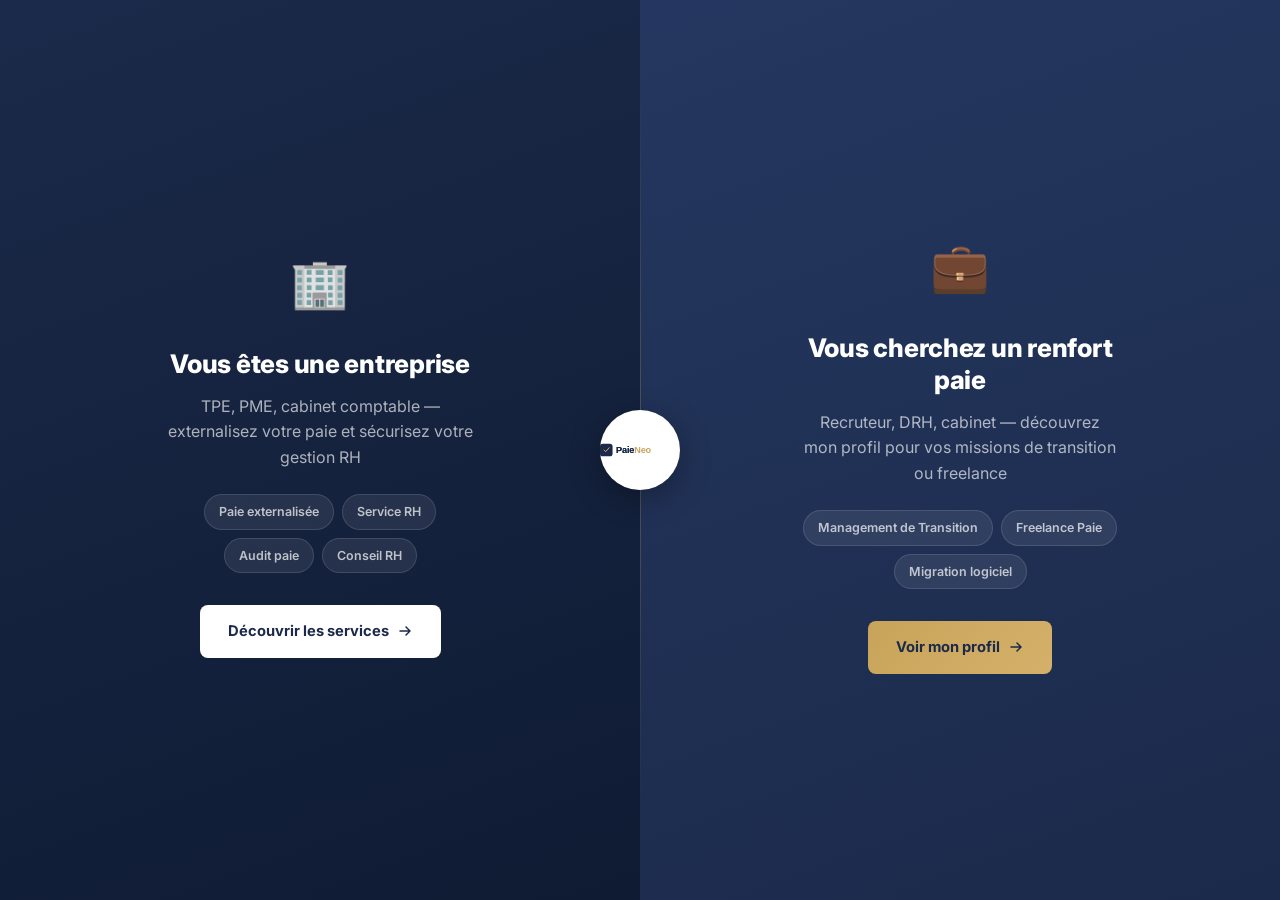
==== commit a094689a: "Restructure site: landing split + page Entreprises + page Freelance" ====
--- a/index.html
+++ b/index.html
@@ -3,719 +3,79 @@
 <head>
   <meta charset="UTF-8">
   <meta name="viewport" content="width=device-width, initial-scale=1.0">
-  <meta name="description" content="PaieNeo — Gestionnaire de paie ind&eacute;pendante. 6 ans d'exp&eacute;rience en entreprise. Paie externalis&eacute;e, audit, conseil RH.">
+  <meta name="description" content="PaieNeo — Farah Mokhtari, Charg&eacute;e Paie &amp; Administration du Personnel. Services de paie externalis&eacute;e pour TPE/PME et missions de transition.">
   <title>PaieNeo — Gestion de Paie &amp; Conseil RH</title>
 
-  <!-- Open Graph / LinkedIn / Malt -->
   <meta property="og:type" content="website">
   <meta property="og:title" content="PaieNeo — Gestion de Paie &amp; Conseil RH">
-  <meta property="og:description" content="Gestionnaire de paie ind&eacute;pendante — 6 ans d'exp&eacute;rience en entreprise. Paie externalis&eacute;e, service RH, audit et conseil.">
+  <meta property="og:description" content="Charg&eacute;e Paie &amp; Administration du Personnel — +5 ans d'exp&eacute;rience. Paie externalis&eacute;e, service RH, audit, conseil et management de transition.">
   <meta property="og:url" content="https://www.paieneo.com">
   <meta property="og:image" content="https://www.paieneo.com/img/og-image.png">
   <meta property="og:locale" content="fr_FR">
 
-  <!-- Twitter Card -->
-  <meta name="twitter:card" content="summary_large_image">
-  <meta name="twitter:title" content="PaieNeo — Gestion de Paie &amp; Conseil RH">
-  <meta name="twitter:description" content="Gestionnaire de paie ind&eacute;pendante — 6 ans d'exp&eacute;rience en entreprise. Paie externalis&eacute;e, service RH, audit et conseil.">
-  <meta name="twitter:image" content="https://www.paieneo.com/img/og-image.png">
-
   <link rel="icon" type="image/svg+xml" href="img/favicon.svg">
   <link rel="preconnect" href="https://fonts.googleapis.com">
   <link rel="preconnect" href="https://fonts.gstatic.com" crossorigin>
-  <link href="https://fonts.googleapis.com/css2?family=Inter:wght@400;500;600;700;800&display=swap" rel="stylesheet">
+  <link href="https://fonts.googleapis.com/css2?family=Inter:wght@400;500;600;700;800;900&display=swap" rel="stylesheet">
   <link rel="stylesheet" href="css/style.css">
+  <link rel="stylesheet" href="css/landing.css">
 </head>
-<body>
+<body class="landing-page">
 
-  <!-- ========== HEADER ========== -->
-  <header class="header">
-    <nav class="nav container">
-      <a href="#" aria-label="PaieNeo Accueil">
-        <img src="img/logo.svg" alt="PaieNeo" class="nav__logo">
-      </a>
-      <ul class="nav__links">
-        <li><a href="#services" class="nav__link">Services</a></li>
-        <li><a href="#transition" class="nav__link nav__link--urgent">Renfort imm&eacute;diat</a></li>
-        <li><a href="#apropos" class="nav__link">&Agrave; propos</a></li>
-        <li><a href="#engagements" class="nav__link">Engagements</a></li>
-        <li><a href="#contact" class="nav__link nav__cta">Me contacter</a></li>
-      </ul>
-      <button class="nav__toggle" aria-label="Menu">
-        <span></span><span></span><span></span>
-      </button>
-    </nav>
-  </header>
+  <!-- ========== LANDING SPLIT ========== -->
+  <div class="split">
 
-  <!-- ========== HERO ========== -->
-  <section class="hero" id="accueil">
-    <div class="container">
-      <div class="hero__content">
-        <div class="hero__badge">
-          <span>&#9679;</span> Gestionnaire de paie ind&eacute;pendante
+    <!-- Left — Entreprises -->
+    <a href="entreprises.html" class="split__side split__side--left">
+      <div class="split__overlay"></div>
+      <div class="split__content">
+        <div class="split__icon">&#127970;</div>
+        <h2 class="split__title">Vous &ecirc;tes une entreprise</h2>
+        <p class="split__subtitle">
+          TPE, PME, cabinet comptable &mdash; externalisez votre paie
+          et s&eacute;curisez votre gestion RH
+        </p>
+        <div class="split__services">
+          <span>Paie externalis&eacute;e</span>
+          <span>Service RH</span>
+          <span>Audit paie</span>
+          <span>Conseil RH</span>
         </div>
-        <h1 class="hero__title">
-          Votre paie, <span>simplifi&eacute;e</span><br>et s&eacute;curis&eacute;e.
-        </h1>
-        <p class="hero__subtitle">
-          6 ans d'expertise en gestion de paie et ressources humaines
-          au service des TPE, PME et cabinets comptables.
-          Concentrez-vous sur votre activit&eacute;, je m'occupe du reste.
-        </p>
-        <div class="hero__actions">
-          <a href="#contact" class="btn btn--primary">
-            Parlons de vos besoins
-            <svg width="16" height="16" viewBox="0 0 16 16" fill="none"><path d="M3 8h10m0 0L9 4m4 4L9 12" stroke="currentColor" stroke-width="1.5" stroke-linecap="round" stroke-linejoin="round"/></svg>
-          </a>
-          <a href="#services" class="btn btn--outline">D&eacute;couvrir mes services</a>
+        <div class="split__cta">
+          D&eacute;couvrir les services
+          <svg width="16" height="16" viewBox="0 0 16 16" fill="none"><path d="M3 8h10m0 0L9 4m4 4L9 12" stroke="currentColor" stroke-width="1.5" stroke-linecap="round" stroke-linejoin="round"/></svg>
         </div>
       </div>
-    </div>
-  </section>
+    </a>
 
-  <!-- ========== STATS ========== -->
-  <section class="stats">
-    <div class="container">
-      <div class="stats__grid">
-        <div class="stats__item fade-up">
-          <h3 data-count="6" data-suffix=" ans">0</h3>
-          <p>d'exp&eacute;rience en paie</p>
+    <!-- Right — Freelance / Transition -->
+    <a href="freelance.html" class="split__side split__side--right">
+      <div class="split__overlay"></div>
+      <div class="split__content">
+        <div class="split__icon">&#128188;</div>
+        <h2 class="split__title">Vous cherchez un renfort paie</h2>
+        <p class="split__subtitle">
+          Recruteur, DRH, cabinet &mdash; d&eacute;couvrez mon profil
+          pour vos missions de transition ou freelance
+        </p>
+        <div class="split__services">
+          <span>Management de Transition</span>
+          <span>Freelance Paie</span>
+          <span>Migration logiciel</span>
         </div>
-        <div class="stats__item fade-up">
-          <h3 data-count="100" data-suffix="%">0</h3>
-          <p>conformit&eacute; r&eacute;glementaire</p>
-        </div>
-        <div class="stats__item fade-up">
-          <h3 data-count="48" data-suffix="h">0</h3>
-          <p>d&eacute;lai de traitement vis&eacute;</p>
-        </div>
-        <div class="stats__item fade-up">
-          <h3>&#9878;</h3>
-          <p>Rigueur &amp; confidentialit&eacute;</p>
+        <div class="split__cta split__cta--accent">
+          Voir mon profil
+          <svg width="16" height="16" viewBox="0 0 16 16" fill="none"><path d="M3 8h10m0 0L9 4m4 4L9 12" stroke="currentColor" stroke-width="1.5" stroke-linecap="round" stroke-linejoin="round"/></svg>
         </div>
       </div>
+    </a>
+
+    <!-- Logo central -->
+    <div class="split__logo">
+      <img src="img/logo.svg" alt="PaieNeo">
     </div>
-  </section>
 
-  <!-- ========== SERVICES ========== -->
-  <section class="section" id="services">
-    <div class="container">
-      <div class="section__header fade-up">
-        <span class="section__label">Services</span>
-        <h2 class="section__title">Des solutions adapt&eacute;es &agrave; vos besoins</h2>
-        <p class="section__desc">
-          Un accompagnement sur mesure, de la production de paie au conseil strat&eacute;gique RH.
-        </p>
-      </div>
-      <div class="services__grid">
+  </div>
 
-        <!-- Service 1 -->
-        <div class="service-card fade-up">
-          <div class="service-card__icon">&#128203;</div>
-          <h3 class="service-card__title">Paie externalis&eacute;e</h3>
-          <p class="service-card__desc">
-            Confiez-moi la production de vos bulletins de paie. Rigueur,
-            confidentialit&eacute; et respect des d&eacute;lais garantis.
-          </p>
-          <ul class="service-card__list">
-            <li>&Eacute;tablissement des bulletins de salaire</li>
-            <li>Pr&eacute;paration et v&eacute;rification des DSN</li>
-            <li>Suivi des absences et cong&eacute;s</li>
-            <li>Veille sociale et conventionnelle</li>
-          </ul>
-        </div>
-
-        <!-- Service 2 -->
-        <div class="service-card fade-up">
-          <div class="service-card__icon">&#128101;</div>
-          <h3 class="service-card__title">Service RH complet</h3>
-          <p class="service-card__desc">
-            Une gestion administrative du personnel compl&egrave;te,
-            de l'entr&eacute;e &agrave; la sortie du salari&eacute;.
-          </p>
-          <ul class="service-card__list">
-            <li>Formalit&eacute;s d'embauche (DPAE, contrats)</li>
-            <li>Gestion des dossiers du personnel</li>
-            <li>Suivi des visites m&eacute;dicales et formations</li>
-            <li>Proc&eacute;dures de sortie (STC, attestations)</li>
-          </ul>
-        </div>
-
-        <!-- Service 3 -->
-        <div class="service-card fade-up">
-          <div class="service-card__icon">&#128269;</div>
-          <h3 class="service-card__title">Audit paie</h3>
-          <p class="service-card__desc">
-            Un regard expert sur vos pratiques de paie pour d&eacute;tecter
-            les anomalies et optimiser vos processus.
-          </p>
-          <ul class="service-card__list">
-            <li>Analyse de conformit&eacute; des bulletins</li>
-            <li>V&eacute;rification des taux et cotisations</li>
-            <li>Identification des risques URSSAF</li>
-            <li>Rapport d&eacute;taill&eacute; et plan d'action</li>
-          </ul>
-        </div>
-
-        <!-- Service 4 -->
-        <div class="service-card fade-up">
-          <div class="service-card__icon">&#128161;</div>
-          <h3 class="service-card__title">Conseil RH</h3>
-          <p class="service-card__desc">
-            Un accompagnement strat&eacute;gique pour vos d&eacute;cisions RH
-            et votre conformit&eacute; r&eacute;glementaire.
-          </p>
-          <ul class="service-card__list">
-            <li>Accompagnement aux obligations d&eacute;claratives</li>
-            <li>Optimisation de la politique de r&eacute;mun&eacute;ration</li>
-            <li>Conseil en droit social appliqu&eacute;</li>
-            <li>Mise en place de process RH</li>
-          </ul>
-        </div>
-
-        <!-- Service 5 -->
-        <div class="service-card service-card--highlight fade-up">
-          <div class="service-card__icon">&#128188;</div>
-          <h3 class="service-card__title">Management de Transition</h3>
-          <p class="service-card__desc">
-            Votre gestionnaire de paie est absent, votre service RH est en sous-effectif
-            ou vous traversez une p&eacute;riode de changement&nbsp;? J'int&egrave;gre vos &eacute;quipes
-            imm&eacute;diatement pour assurer la continuit&eacute;.
-          </p>
-          <ul class="service-card__list">
-            <li>Remplacement temporaire du gestionnaire de paie</li>
-            <li>Prise en main rapide de vos outils et process</li>
-            <li>Accompagnement migration logiciel paie</li>
-            <li>Structuration ou remise &agrave; plat du service paie</li>
-            <li>Transfert de comp&eacute;tences &agrave; vos &eacute;quipes</li>
-          </ul>
-        </div>
-
-      </div>
-    </div>
-  </section>
-
-  <!-- ========== MANAGEMENT DE TRANSITION (d&eacute;di&eacute;) ========== -->
-  <section class="section" id="transition">
-    <div class="container">
-      <div class="section__header fade-up">
-        <span class="section__label">Management de Transition</span>
-        <h2 class="section__title">Votre renfort paie &amp; RH, quand vous en avez besoin</h2>
-        <p class="section__desc">
-          Une professionnelle op&eacute;rationnelle imm&eacute;diatement, qui s'adapte &agrave; votre environnement
-          et s&eacute;curise votre paie le temps qu'il faut.
-        </p>
-      </div>
-
-      <div class="transition__grid fade-up">
-        <!-- Quand faire appel -->
-        <div class="transition__block">
-          <div class="transition__block-icon">&#128680;</div>
-          <h3>Quand faire appel &agrave; moi&nbsp;?</h3>
-          <ul>
-            <li>D&eacute;part ou absence prolong&eacute;e de votre gestionnaire de paie</li>
-            <li>Surcharge temporaire du service RH/paie</li>
-            <li>Migration vers un nouveau logiciel de paie</li>
-            <li>Cr&eacute;ation ou restructuration du service paie</li>
-            <li>Reprise d'un portefeuille paie d&eacute;sorganis&eacute;</li>
-            <li>Fusion, acquisition ou r&eacute;organisation interne</li>
-          </ul>
-        </div>
-
-        <!-- Comment j'interviens -->
-        <div class="transition__block">
-          <div class="transition__block-icon">&#9889;</div>
-          <h3>Comment j'interviens</h3>
-          <ul>
-            <li><strong>Diagnostic express</strong> &mdash; &eacute;tat des lieux de votre paie en 48h</li>
-            <li><strong>Int&eacute;gration imm&eacute;diate</strong> &mdash; prise en main de vos outils (Silae, Sage, ADP&hellip;)</li>
-            <li><strong>Production s&eacute;curis&eacute;e</strong> &mdash; z&eacute;ro rupture dans vos &eacute;ch&eacute;ances de paie</li>
-            <li><strong>Documentation</strong> &mdash; proc&eacute;dures &eacute;crites pour p&eacute;renniser les process</li>
-            <li><strong>Passation propre</strong> &mdash; transfert de comp&eacute;tences &agrave; votre futur collaborateur</li>
-          </ul>
-        </div>
-
-        <!-- Ce qui me diff&eacute;rencie -->
-        <div class="transition__block">
-          <div class="transition__block-icon">&#127775;</div>
-          <h3>Mon approche</h3>
-          <ul>
-            <li><strong>Adaptabilit&eacute;</strong> &mdash; chaque entreprise a ses sp&eacute;cificit&eacute;s, je m'y fonds rapidement</li>
-            <li><strong>Autonomie</strong> &mdash; op&eacute;rationnelle d&egrave;s le premier jour, sans formation longue</li>
-            <li><strong>Vision globale</strong> &mdash; je ne fais pas que "sortir la paie", j'optimise vos process</li>
-            <li><strong>Engagement de r&eacute;sultat</strong> &mdash; je m'engage sur des livrables clairs et mesurables</li>
-            <li><strong>Flexibilit&eacute;</strong> &mdash; intervention &agrave; temps plein, partiel ou en remote selon vos besoins</li>
-          </ul>
-        </div>
-      </div>
-
-      <!-- Timeline d'intervention -->
-      <div class="transition__timeline fade-up">
-        <h3>D&eacute;roulement type d'une mission</h3>
-        <div class="timeline">
-          <div class="timeline__step">
-            <div class="timeline__number">1</div>
-            <div class="timeline__content">
-              <strong>Cadrage</strong>
-              <p>&Eacute;change sur vos besoins, p&eacute;rim&egrave;tre et dur&eacute;e de la mission</p>
-            </div>
-          </div>
-          <div class="timeline__step">
-            <div class="timeline__number">2</div>
-            <div class="timeline__content">
-              <strong>Diagnostic</strong>
-              <p>&Eacute;tat des lieux de votre paie, outils et process existants</p>
-            </div>
-          </div>
-          <div class="timeline__step">
-            <div class="timeline__number">3</div>
-            <div class="timeline__content">
-              <strong>Production</strong>
-              <p>Prise en charge op&eacute;rationnelle de la paie et/ou des missions RH</p>
-            </div>
-          </div>
-          <div class="timeline__step">
-            <div class="timeline__number">4</div>
-            <div class="timeline__content">
-              <strong>Stabilisation</strong>
-              <p>Mise en place de process fiables, documentation compl&egrave;te</p>
-            </div>
-          </div>
-          <div class="timeline__step">
-            <div class="timeline__number">5</div>
-            <div class="timeline__content">
-              <strong>Passation</strong>
-              <p>Transfert &agrave; votre &eacute;quipe ou nouveau collaborateur, z&eacute;ro perte d'information</p>
-            </div>
-          </div>
-        </div>
-      </div>
-
-      <!-- CTA Contact Transition -->
-      <div class="transition__cta fade-up">
-        <div class="transition__cta-content">
-          <div class="transition__cta-text">
-            <span class="transition__cta-badge">&#9889; Intervention rapide</span>
-            <h3>Votre paie ne peut pas attendre&nbsp;?</h3>
-            <p>D&eacute;crivez-moi votre situation, je vous recontacte dans les plus brefs d&eacute;lais
-            pour &eacute;valuer ensemble la meilleure fa&ccedil;on d'intervenir.</p>
-          </div>
-          <form class="transition__cta-form" id="transitionForm">
-            <div class="form__row">
-              <div class="form__group">
-                <label class="form__label" for="t-name">Nom complet</label>
-                <input class="form__input" type="text" id="t-name" name="name" placeholder="Votre nom" required>
-              </div>
-              <div class="form__group">
-                <label class="form__label" for="t-email">Email</label>
-                <input class="form__input" type="email" id="t-email" name="email" placeholder="votre@email.com" required>
-              </div>
-            </div>
-            <div class="form__row">
-              <div class="form__group">
-                <label class="form__label" for="t-company">Entreprise</label>
-                <input class="form__input" type="text" id="t-company" name="company" placeholder="Nom de votre entreprise" required>
-              </div>
-              <div class="form__group">
-                <label class="form__label" for="t-effectif">Effectif &agrave; g&eacute;rer</label>
-                <select class="form__select" id="t-effectif" name="effectif" required>
-                  <option value="" disabled selected>Nombre de salari&eacute;s</option>
-                  <option value="1-10">1 &agrave; 10 salari&eacute;s</option>
-                  <option value="11-50">11 &agrave; 50 salari&eacute;s</option>
-                  <option value="51-100">51 &agrave; 100 salari&eacute;s</option>
-                  <option value="100+">Plus de 100 salari&eacute;s</option>
-                </select>
-              </div>
-            </div>
-            <div class="form__group">
-              <label class="form__label" for="t-context">Contexte de la mission</label>
-              <select class="form__select" id="t-context" name="context" required>
-                <option value="" disabled selected>Quel est votre besoin&nbsp;?</option>
-                <option value="Remplacement GP absent(e)">Remplacement gestionnaire de paie absent(e)</option>
-                <option value="Surcharge temporaire">Surcharge temporaire du service paie</option>
-                <option value="Migration logiciel">Migration logiciel de paie</option>
-                <option value="Structuration service paie">Cr&eacute;ation / structuration du service paie</option>
-                <option value="Reprise portefeuille">Reprise d'un portefeuille paie</option>
-                <option value="Autre">Autre situation</option>
-              </select>
-            </div>
-            <div class="form__group">
-              <label class="form__label" for="t-message">D&eacute;crivez votre situation</label>
-              <textarea class="form__textarea" id="t-message" name="message" placeholder="Depuis quand le poste est vacant, quels outils utilisez-vous, quelle est l'urgence..." required></textarea>
-            </div>
-            <button type="submit" class="form__submit form__submit--urgent">
-              Demander un renfort imm&eacute;diat
-            </button>
-          </form>
-        </div>
-      </div>
-    </div>
-  </section>
-
-  <!-- ========== PROBLEMES / SOLUTIONS ========== -->
-  <section class="section section--alt" id="solutions">
-    <div class="container">
-      <div class="section__header fade-up">
-        <span class="section__label">Cas concrets</span>
-        <h2 class="section__title">Vous vous reconnaissez&nbsp;?</h2>
-        <p class="section__desc">
-          Des probl&eacute;matiques paie &amp; RH fr&eacute;quentes en TPE/PME.
-          Pour chacune, une solution claire et actionnable.
-        </p>
-      </div>
-      <div class="carousel fade-up">
-        <div class="carousel__track">
-
-          <!-- Slide 1 -->
-          <div class="carousel__slide">
-            <div class="ps-card">
-              <div class="ps-card__problem">
-                <span class="ps-card__tag ps-card__tag--problem">Probl&egrave;me</span>
-                <h3>Convention collective mal appliqu&eacute;e</h3>
-                <p>Votre entreprise d&eacute;pend de la convention Syntec mais la prime de vacances
-                n'est pas vers&eacute;e, ou mal calcul&eacute;e. R&eacute;sultat&nbsp;: risque de redressement
-                et salari&eacute;s m&eacute;contents.</p>
-              </div>
-              <div class="ps-card__solution">
-                <span class="ps-card__tag ps-card__tag--solution">Solution PaieNeo</span>
-                <p>J'audite vos bulletins, identifie les &eacute;carts avec votre convention collective
-                et mets en conformit&eacute; l'ensemble&nbsp;: primes, classifications, minimaux conventionnels.</p>
-              </div>
-            </div>
-          </div>
-
-          <!-- Slide 2 -->
-          <div class="carousel__slide">
-            <div class="ps-card">
-              <div class="ps-card__problem">
-                <span class="ps-card__tag ps-card__tag--problem">Probl&egrave;me</span>
-                <h3>DSN rejet&eacute;es ou anomalies r&eacute;currentes</h3>
-                <p>Vos d&eacute;clarations sociales g&eacute;n&egrave;rent des signalements, des &eacute;carts
-                de cotisations ou des relances URSSAF. Vous perdez du temps et prenez des risques.</p>
-              </div>
-              <div class="ps-card__solution">
-                <span class="ps-card__tag ps-card__tag--solution">Solution PaieNeo</span>
-                <p>Je v&eacute;rifie et fiabilise vos donn&eacute;es sociales en amont. Chaque DSN est
-                contr&ocirc;l&eacute;e avant envoi pour &eacute;liminer les anomalies et s&eacute;curiser vos d&eacute;clarations.</p>
-              </div>
-            </div>
-          </div>
-
-          <!-- Slide 3 -->
-          <div class="carousel__slide">
-            <div class="ps-card">
-              <div class="ps-card__problem">
-                <span class="ps-card__tag ps-card__tag--problem">Probl&egrave;me</span>
-                <h3>Bulletins de paie en retard chaque mois</h3>
-                <p>Votre comptable est d&eacute;bord&eacute;, la paie passe au second plan.
-                Les salari&eacute;s re&ccedil;oivent leurs bulletins en retard, la tension monte.</p>
-              </div>
-              <div class="ps-card__solution">
-                <span class="ps-card__tag ps-card__tag--solution">Solution PaieNeo</span>
-                <p>En externalisant votre paie, vous b&eacute;n&eacute;ficiez d'un calendrier de production
-                strict et d'un interlocuteur d&eacute;di&eacute;. Vos bulletins sont livr&eacute;s en temps et en heure, chaque mois.</p>
-              </div>
-            </div>
-          </div>
-
-          <!-- Slide 4 -->
-          <div class="carousel__slide">
-            <div class="ps-card">
-              <div class="ps-card__problem">
-                <span class="ps-card__tag ps-card__tag--problem">Probl&egrave;me</span>
-                <h3>Entr&eacute;es et sorties mal g&eacute;r&eacute;es</h3>
-                <p>DPAE en retard, contrats incomplets, solde de tout compte approximatif&hellip;
-                Les formalit&eacute;s d'embauche et de d&eacute;part sont source d'erreurs co&ucirc;teuses.</p>
-              </div>
-              <div class="ps-card__solution">
-                <span class="ps-card__tag ps-card__tag--solution">Solution PaieNeo</span>
-                <p>Je prends en charge l'int&eacute;gralit&eacute; du processus&nbsp;: DPAE, contrat, affiliation mutuelle,
-                et en sortie&nbsp;: STC, attestations, portabilit&eacute;. Z&eacute;ro oubli.</p>
-              </div>
-            </div>
-          </div>
-
-          <!-- Slide 5 -->
-          <div class="carousel__slide">
-            <div class="ps-card">
-              <div class="ps-card__problem">
-                <span class="ps-card__tag ps-card__tag--problem">Probl&egrave;me</span>
-                <h3>&Eacute;volutions l&eacute;gales non suivies</h3>
-                <p>SMIC, plafonds, taux AT, nouvelles obligations&hellip; La r&eacute;glementation
-                change en permanence et votre paie n'est plus &agrave; jour.</p>
-              </div>
-              <div class="ps-card__solution">
-                <span class="ps-card__tag ps-card__tag--solution">Solution PaieNeo</span>
-                <p>Ma veille juridique et sociale est permanente. Chaque &eacute;volution est
-                int&eacute;gr&eacute;e imm&eacute;diatement dans vos param&egrave;tres de paie. Vous restez conforme, sans effort.</p>
-              </div>
-            </div>
-          </div>
-
-          <!-- Slide 6 — Transition -->
-          <div class="carousel__slide">
-            <div class="ps-card">
-              <div class="ps-card__problem">
-                <span class="ps-card__tag ps-card__tag--problem">Probl&egrave;me</span>
-                <h3>Votre gestionnaire de paie est parti(e)</h3>
-                <p>D&eacute;mission, arr&ecirc;t maladie, cong&eacute; maternit&eacute;&hellip; Plus personne
-                pour sortir la paie. Les &eacute;ch&eacute;ances approchent et la panique s'installe.</p>
-              </div>
-              <div class="ps-card__solution">
-                <span class="ps-card__tag ps-card__tag--solution">Solution PaieNeo</span>
-                <p>J'interviens en management de transition&nbsp;: prise en main imm&eacute;diate de vos outils
-                et de votre portefeuille paie. Aucune rupture, aucun retard. Je s&eacute;curise jusqu'&agrave;
-                l'arriv&eacute;e de votre futur collaborateur.</p>
-              </div>
-            </div>
-          </div>
-
-          <!-- Slide 7 — Transition -->
-          <div class="carousel__slide">
-            <div class="ps-card">
-              <div class="ps-card__problem">
-                <span class="ps-card__tag ps-card__tag--problem">Probl&egrave;me</span>
-                <h3>Migration logiciel paie chaotique</h3>
-                <p>Vous changez de logiciel de paie mais personne en interne n'a le temps
-                ni l'expertise pour piloter la transition. Les donn&eacute;es sont mal reprises,
-                les premiers bulletins sont faux.</p>
-              </div>
-              <div class="ps-card__solution">
-                <span class="ps-card__tag ps-card__tag--solution">Solution PaieNeo</span>
-                <p>Je pilote la migration de A &agrave; Z&nbsp;: param&eacute;trage du nouvel outil,
-                reprise des donn&eacute;es, tests de paie parall&egrave;le et formation de vos &eacute;quipes.
-                Une transition ma&icirc;tris&eacute;e, sans surprise.</p>
-              </div>
-            </div>
-          </div>
-
-          <!-- Slide 8 — Transition -->
-          <div class="carousel__slide">
-            <div class="ps-card">
-              <div class="ps-card__problem">
-                <span class="ps-card__tag ps-card__tag--problem">Probl&egrave;me</span>
-                <h3>Service paie &agrave; structurer</h3>
-                <p>Votre entreprise grandit mais la paie est encore g&eacute;r&eacute;e &agrave; l'improvisation.
-                Pas de process, pas de documentation, chaque mois c'est la course.</p>
-              </div>
-              <div class="ps-card__solution">
-                <span class="ps-card__tag ps-card__tag--solution">Solution PaieNeo</span>
-                <p>J'interviens pour structurer votre service paie&nbsp;: mise en place des process,
-                cr&eacute;ation des proc&eacute;dures, formation de l'&eacute;quipe. Je pars quand tout roule,
-                avec une documentation compl&egrave;te.</p>
-              </div>
-            </div>
-          </div>
-
-        </div>
-        <div class="carousel__controls">
-          <button class="carousel__btn carousel__btn--prev" aria-label="Pr&eacute;c&eacute;dent">
-            <svg width="20" height="20" viewBox="0 0 20 20" fill="none"><path d="M13 4l-6 6 6 6" stroke="currentColor" stroke-width="2" stroke-linecap="round" stroke-linejoin="round"/></svg>
-          </button>
-          <div class="carousel__dots"></div>
-          <button class="carousel__btn carousel__btn--next" aria-label="Suivant">
-            <svg width="20" height="20" viewBox="0 0 20 20" fill="none"><path d="M7 4l6 6-6 6" stroke="currentColor" stroke-width="2" stroke-linecap="round" stroke-linejoin="round"/></svg>
-          </button>
-        </div>
-      </div>
-    </div>
-  </section>
-
-  <!-- ========== A PROPOS ========== -->
-  <section class="section section--alt" id="apropos">
-    <div class="container">
-      <div class="about__content about__content--centered">
-        <div class="about__text-block fade-up">
-          <span class="about__label">&Agrave; propos</span>
-          <h2 class="about__title">Farah, votre partenaire paie &amp; RH</h2>
-          <p class="about__text">
-            Forte de <strong>6 ann&eacute;es d'exp&eacute;rience</strong> en gestion de paie
-            et administration du personnel, je ma&icirc;trise l'ensemble de la cha&icirc;ne paie&nbsp;:
-            production de bulletins, conformit&eacute; r&eacute;glementaire, gestion des entr&eacute;es
-            et sorties, relation avec les organismes sociaux.
-          </p>
-          <p class="about__text">
-            Avec <strong>PaieNeo</strong>, je mets cette expertise &agrave; profit pour
-            accompagner les TPE, PME et cabinets comptables avec rigueur, r&eacute;activit&eacute;
-            et proximit&eacute;. Chaque entreprise est unique&nbsp;: j'adapte mes prestations
-            &agrave; vos besoins pour un accompagnement v&eacute;ritablement personnalis&eacute;.
-          </p>
-          <div class="about__values">
-            <div class="about__value">
-              <div class="about__value-icon">&#9878;</div>
-              Rigueur
-            </div>
-            <div class="about__value">
-              <div class="about__value-icon">&#128274;</div>
-              Confidentialit&eacute;
-            </div>
-            <div class="about__value">
-              <div class="about__value-icon">&#9889;</div>
-              R&eacute;activit&eacute;
-            </div>
-            <div class="about__value">
-              <div class="about__value-icon">&#129309;</div>
-              Proximit&eacute;
-            </div>
-          </div>
-        </div>
-      </div>
-    </div>
-  </section>
-
-  <!-- ========== ENGAGEMENTS ========== -->
-  <section class="section" id="engagements">
-    <div class="container">
-      <div class="section__header fade-up">
-        <span class="section__label">Engagements</span>
-        <h2 class="section__title">Pourquoi choisir PaieNeo&nbsp;?</h2>
-        <p class="section__desc">
-          Une gestionnaire de paie ind&eacute;pendante, c'est un interlocuteur unique,
-          r&eacute;actif et impliqu&eacute;.
-        </p>
-      </div>
-      <div class="reasons__grid">
-        <div class="reason-card fade-up">
-          <div class="reason-card__icon">&#128640;</div>
-          <h3 class="reason-card__title">R&eacute;activit&eacute; garantie</h3>
-          <p class="reason-card__desc">
-            Un interlocuteur unique et disponible. Vos bulletins sont trait&eacute;s
-            dans les d&eacute;lais, sans d&eacute;lai d'attente d'un grand cabinet.
-          </p>
-        </div>
-        <div class="reason-card fade-up">
-          <div class="reason-card__icon">&#127919;</div>
-          <h3 class="reason-card__title">Expertise pointue</h3>
-          <p class="reason-card__desc">
-            6 ans d'exp&eacute;rience, une veille juridique permanente et une
-            ma&icirc;trise des conventions collectives pour une paie sans erreur.
-          </p>
-        </div>
-        <div class="reason-card fade-up">
-          <div class="reason-card__icon">&#128200;</div>
-          <h3 class="reason-card__title">Co&ucirc;t ma&icirc;tris&eacute;</h3>
-          <p class="reason-card__desc">
-            Pas de charges li&eacute;es &agrave; un salari&eacute; suppl&eacute;mentaire.
-            Une prestation flexible, adapt&eacute;e &agrave; votre volume.
-          </p>
-        </div>
-      </div>
-    </div>
-  </section>
-
-  <!-- ========== CONTACT ========== -->
-  <section class="section section--alt" id="contact">
-    <div class="container">
-      <div class="section__header fade-up">
-        <span class="section__label">Contact</span>
-        <h2 class="section__title">Parlons de votre projet</h2>
-        <p class="section__desc">
-          Une question, un besoin&nbsp;? &Eacute;changeons sur la meilleure fa&ccedil;on
-          de vous accompagner.
-        </p>
-      </div>
-      <div class="contact__wrapper fade-up">
-        <div class="contact__info">
-          <h3>Farah &mdash; PaieNeo</h3>
-          <p>
-            N'h&eacute;sitez pas &agrave; me contacter pour un &eacute;change gratuit
-            et sans engagement. Je vous r&eacute;ponds sous 24h.
-          </p>
-          <div class="contact__detail">
-            <div class="contact__detail-icon">&#9993;</div>
-            <div class="contact__detail-text">
-              <strong>Email</strong>
-              <span>contact@paieneo.com</span>
-            </div>
-          </div>
-          <div class="contact__detail">
-            <div class="contact__detail-icon">&#127760;</div>
-            <div class="contact__detail-text">
-              <strong>Site web</strong>
-              <span>www.paieneo.com</span>
-            </div>
-          </div>
-        </div>
-        <form id="contactForm">
-          <div class="form__row">
-            <div class="form__group">
-              <label class="form__label" for="name">Nom complet</label>
-              <input class="form__input" type="text" id="name" name="name" placeholder="Votre nom" required>
-            </div>
-            <div class="form__group">
-              <label class="form__label" for="email">Email</label>
-              <input class="form__input" type="email" id="email" name="email" placeholder="votre@email.com" required>
-            </div>
-          </div>
-          <div class="form__group">
-            <label class="form__label" for="company">Entreprise</label>
-            <input class="form__input" type="text" id="company" name="company" placeholder="Nom de votre entreprise">
-          </div>
-          <div class="form__group">
-            <label class="form__label" for="service">Service souhait&eacute;</label>
-            <select class="form__select" id="service" name="service" required>
-              <option value="" disabled selected>S&eacute;lectionnez un service</option>
-              <option value="Paie externalis&eacute;e">Paie externalis&eacute;e</option>
-              <option value="Service RH complet">Service RH complet</option>
-              <option value="Audit paie">Audit paie</option>
-              <option value="Conseil RH">Conseil RH</option>
-              <option value="Management de Transition">Management de Transition</option>
-              <option value="Autre">Autre demande</option>
-            </select>
-          </div>
-          <div class="form__group">
-            <label class="form__label" for="message">Message</label>
-            <textarea class="form__textarea" id="message" name="message" placeholder="D&eacute;crivez votre besoin..." required></textarea>
-          </div>
-          <button type="submit" class="form__submit">
-            Envoyer ma demande
-          </button>
-        </form>
-      </div>
-    </div>
-  </section>
-
-  <!-- ========== FOOTER ========== -->
-  <footer class="footer">
-    <div class="container">
-      <div class="footer__content">
-        <div class="footer__brand">
-          <img src="img/logo.svg" alt="PaieNeo" class="footer__logo">
-          <p class="footer__desc">
-            Gestionnaire de paie ind&eacute;pendante. Expertise, rigueur et
-            proximit&eacute; au service de votre entreprise.
-          </p>
-        </div>
-        <div class="footer__nav">
-          <h4>Navigation</h4>
-          <ul>
-            <li><a href="#accueil">Accueil</a></li>
-            <li><a href="#services">Services</a></li>
-            <li><a href="#apropos">&Agrave; propos</a></li>
-            <li><a href="#contact">Contact</a></li>
-          </ul>
-        </div>
-        <div class="footer__nav">
-          <h4>Services</h4>
-          <ul>
-            <li><a href="#services">Paie externalis&eacute;e</a></li>
-            <li><a href="#services">Service RH complet</a></li>
-            <li><a href="#services">Audit paie</a></li>
-            <li><a href="#services">Conseil RH</a></li>
-            <li><a href="#transition">Management de Transition</a></li>
-          </ul>
-        </div>
-      </div>
-      <div class="footer__bottom">
-        <p>&copy; 2026 PaieNeo — Tous droits r&eacute;serv&eacute;s</p>
-        <div class="footer__legal">
-          <a href="#">Mentions l&eacute;gales</a>
-          <a href="#">Politique de confidentialit&eacute;</a>
-        </div>
-      </div>
-    </div>
-  </footer>
-
-  <script src="js/main.js"></script>
 </body>
 </html>
--- a/css/landing.css
+++ b/css/landing.css
@@ -0,0 +1,211 @@
+/* ===== Landing Split Page ===== */
+.landing-page {
+  overflow: hidden;
+  height: 100vh;
+}
+
+.split {
+  display: flex;
+  height: 100vh;
+  position: relative;
+}
+
+.split__side {
+  flex: 1;
+  position: relative;
+  display: flex;
+  align-items: center;
+  justify-content: center;
+  text-decoration: none;
+  color: var(--white);
+  overflow: hidden;
+  cursor: pointer;
+  transition: flex 0.5s cubic-bezier(0.4, 0, 0.2, 1);
+}
+
+.split__side:hover {
+  flex: 1.15;
+}
+
+.split__side--left {
+  background: linear-gradient(160deg, #1B2A4A 0%, #0F1B33 100%);
+}
+
+.split__side--right {
+  background: linear-gradient(160deg, #253760 0%, #1B2A4A 100%);
+}
+
+.split__overlay {
+  position: absolute;
+  inset: 0;
+  opacity: 0;
+  transition: opacity 0.5s ease;
+}
+
+.split__side--left .split__overlay {
+  background: linear-gradient(160deg, rgba(200, 164, 90, 0.08) 0%, transparent 60%);
+}
+
+.split__side--right .split__overlay {
+  background: linear-gradient(160deg, rgba(200, 164, 90, 0.12) 0%, transparent 60%);
+}
+
+.split__side:hover .split__overlay {
+  opacity: 1;
+}
+
+.split__content {
+  position: relative;
+  z-index: 1;
+  text-align: center;
+  max-width: 380px;
+  padding: 40px 32px;
+}
+
+.split__icon {
+  font-size: 3rem;
+  margin-bottom: 24px;
+  filter: grayscale(0.2);
+}
+
+.split__title {
+  font-size: 1.6rem;
+  font-weight: 800;
+  color: var(--white);
+  margin-bottom: 14px;
+  letter-spacing: -0.01em;
+}
+
+.split__subtitle {
+  font-size: 1rem;
+  color: rgba(255, 255, 255, 0.65);
+  line-height: 1.6;
+  margin-bottom: 24px;
+}
+
+.split__services {
+  display: flex;
+  flex-wrap: wrap;
+  gap: 8px;
+  justify-content: center;
+  margin-bottom: 32px;
+}
+
+.split__services span {
+  background: rgba(255, 255, 255, 0.08);
+  border: 1px solid rgba(255, 255, 255, 0.12);
+  padding: 6px 14px;
+  border-radius: 50px;
+  font-size: 0.78rem;
+  font-weight: 600;
+  color: rgba(255, 255, 255, 0.7);
+}
+
+.split__cta {
+  display: inline-flex;
+  align-items: center;
+  gap: 8px;
+  background: var(--white);
+  color: var(--primary);
+  padding: 14px 28px;
+  border-radius: 8px;
+  font-weight: 700;
+  font-size: 0.92rem;
+  transition: var(--transition);
+}
+
+.split__side:hover .split__cta {
+  transform: translateY(-2px);
+  box-shadow: 0 8px 24px rgba(0, 0, 0, 0.25);
+}
+
+.split__cta--accent {
+  background: linear-gradient(135deg, var(--accent), var(--accent-light));
+  color: var(--primary);
+}
+
+/* Logo central */
+.split__logo {
+  position: absolute;
+  top: 50%;
+  left: 50%;
+  transform: translate(-50%, -50%);
+  z-index: 10;
+  background: var(--white);
+  width: 80px;
+  height: 80px;
+  border-radius: 50%;
+  display: flex;
+  align-items: center;
+  justify-content: center;
+  box-shadow: 0 8px 32px rgba(0, 0, 0, 0.3);
+}
+
+.split__logo img {
+  height: 28px;
+  width: auto;
+}
+
+/* Divider line */
+.split::after {
+  content: '';
+  position: absolute;
+  top: 10%;
+  bottom: 10%;
+  left: 50%;
+  width: 1px;
+  background: linear-gradient(to bottom, transparent, rgba(200, 164, 90, 0.3), transparent);
+  z-index: 5;
+}
+
+/* Responsive */
+@media (max-width: 768px) {
+  .split {
+    flex-direction: column;
+  }
+
+  .split__side:hover {
+    flex: 1.08;
+  }
+
+  .split__content {
+    padding: 28px 24px;
+  }
+
+  .split__title {
+    font-size: 1.3rem;
+  }
+
+  .split__subtitle {
+    font-size: 0.9rem;
+    margin-bottom: 16px;
+  }
+
+  .split__services {
+    margin-bottom: 20px;
+  }
+
+  .split__logo {
+    width: 64px;
+    height: 64px;
+  }
+
+  .split__logo img {
+    height: 22px;
+  }
+
+  .split::after {
+    top: 50%;
+    left: 10%;
+    right: 10%;
+    bottom: auto;
+    width: auto;
+    height: 1px;
+    background: linear-gradient(to right, transparent, rgba(200, 164, 90, 0.3), transparent);
+  }
+
+  .split__icon {
+    font-size: 2rem;
+    margin-bottom: 14px;
+  }
+}
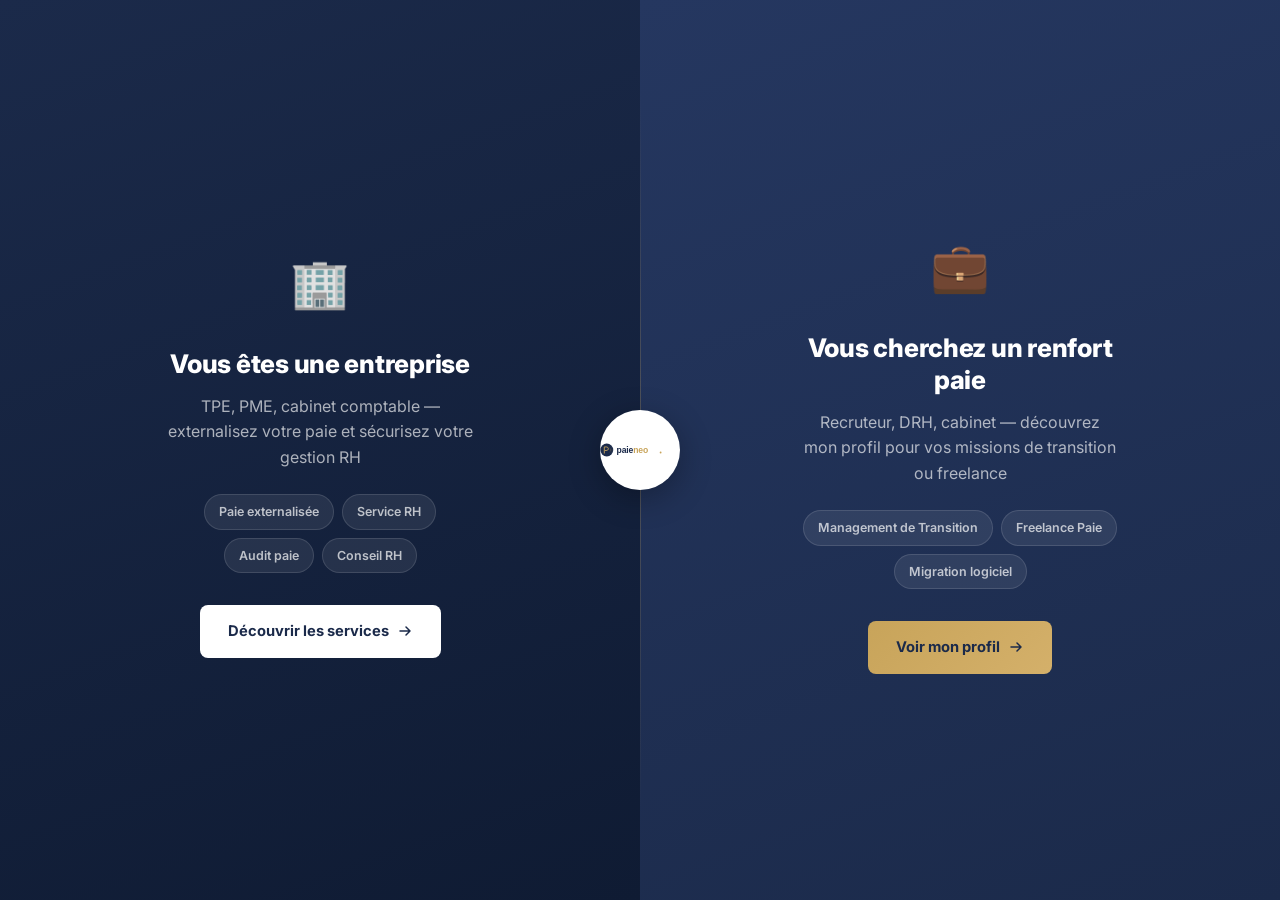
==== commit 43fb3fb7: "Remove Mokhtari, fix footer logo, remove VBA, adapt automation skills" ====
--- a/index.html
+++ b/index.html
@@ -3,7 +3,7 @@
 <head>
   <meta charset="UTF-8">
   <meta name="viewport" content="width=device-width, initial-scale=1.0">
-  <meta name="description" content="PaieNeo — Farah Mokhtari, Charg&eacute;e Paie &amp; Administration du Personnel. Services de paie externalis&eacute;e pour TPE/PME et missions de transition.">
+  <meta name="description" content="PaieNeo — Farah, Charg&eacute;e Paie &amp; Administration du Personnel. Services de paie externalis&eacute;e pour TPE/PME et missions de transition.">
   <title>PaieNeo — Gestion de Paie &amp; Conseil RH</title>
 
   <meta property="og:type" content="website">
--- a/css/style.css
+++ b/css/style.css
@@ -1153,9 +1153,16 @@
   filter: brightness(0) invert(1);
 }
 
+.footer__logo-text {
+  font-size: 1.6rem;
+  font-weight: 800;
+  color: var(--white);
+  margin-bottom: 14px;
+  letter-spacing: -0.5px;
+}
+
 .footer__logo-accent {
-  height: 32px;
-  margin-bottom: 14px;
+  color: var(--accent);
 }
 
 .footer__desc {
--- a/css/landing.css
+++ b/css/landing.css
@@ -142,8 +142,12 @@
 }
 
 .split__logo img {
-  height: 28px;
+  height: 22px;
   width: auto;
+  object-fit: contain;
+  margin: 0;
+  padding: 0;
+  display: block;
 }
 
 /* Divider line */
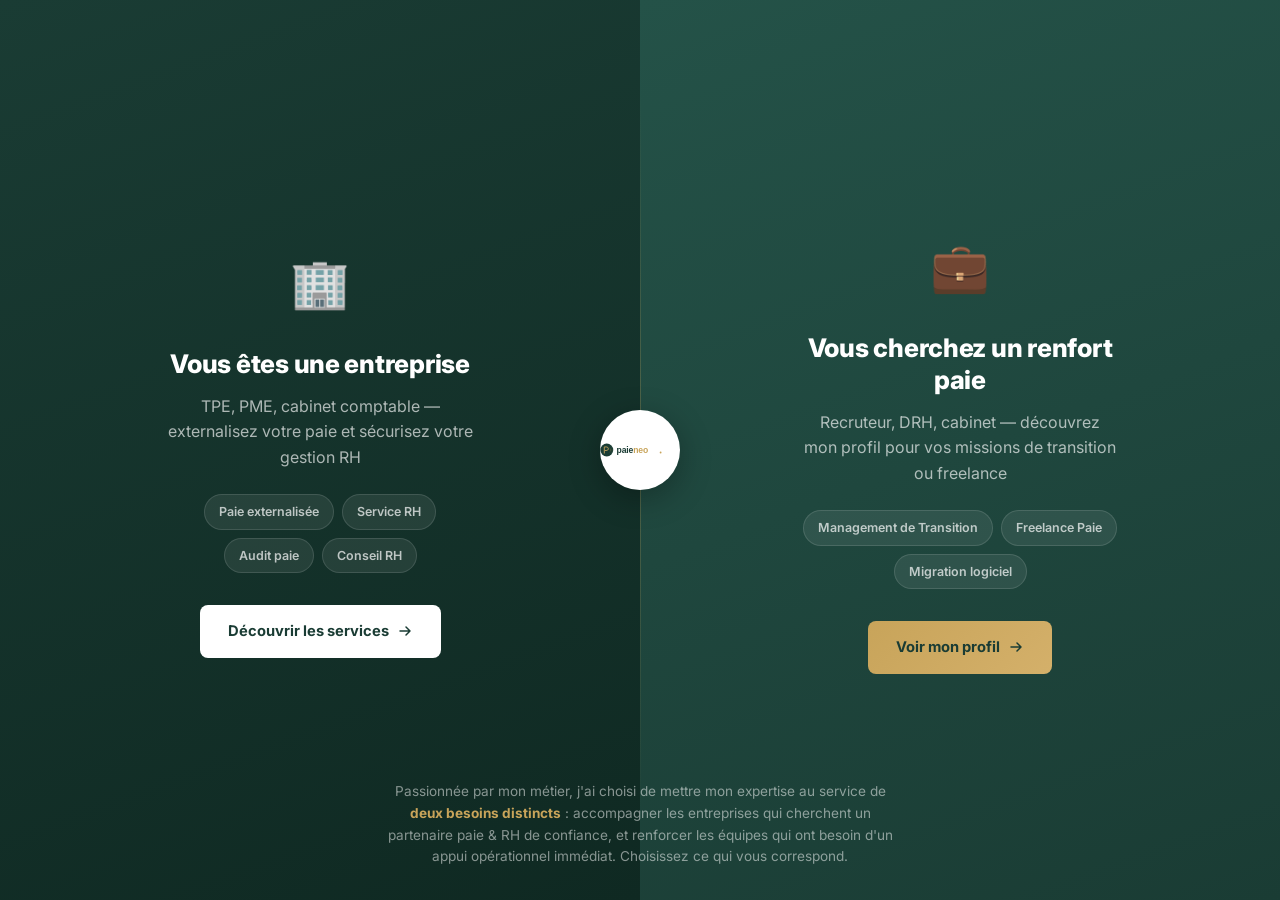
==== commit d1b604fd: "Add welcome message on landing page" ====
--- a/index.html
+++ b/index.html
@@ -75,6 +75,14 @@
       <img src="img/logo.svg" alt="PaieNeo">
     </div>
 
+    <!-- Message d'accueil -->
+    <div class="split__welcome">
+      <p>Passionn&eacute;e par mon m&eacute;tier, j'ai choisi de mettre mon expertise au service
+      de <strong>deux besoins distincts</strong>&nbsp;: accompagner les entreprises qui cherchent
+      un partenaire paie &amp; RH de confiance, et renforcer les &eacute;quipes qui ont besoin
+      d'un appui op&eacute;rationnel imm&eacute;diat. Choisissez ce qui vous correspond.</p>
+    </div>
+
   </div>
 
 </body>
--- a/css/style.css
+++ b/css/style.css
@@ -1,17 +1,17 @@
 /* ===== PaieNeo — Charte graphique ===== */
 :root {
-  --primary: #1B2A4A;
-  --primary-light: #253760;
+  --primary: #1A3C34;
+  --primary-light: #245248;
   --accent: #C8A45A;
   --accent-light: #D4B06A;
-  --bg: #FAFAFA;
-  --bg-alt: #F0F2F5;
+  --bg: #FAFAF8;
+  --bg-alt: #F0F3F1;
   --text: #2D2D2D;
   --text-light: #6B7280;
   --white: #FFFFFF;
   --radius: 12px;
-  --shadow: 0 4px 24px rgba(27, 42, 74, 0.08);
-  --shadow-lg: 0 12px 40px rgba(27, 42, 74, 0.12);
+  --shadow: 0 4px 24px rgba(26, 60, 52, 0.08);
+  --shadow-lg: 0 12px 40px rgba(26, 60, 52, 0.12);
   --transition: 0.3s cubic-bezier(0.4, 0, 0.2, 1);
 }
 
@@ -66,7 +66,7 @@
   z-index: 1000;
   background: rgba(255, 255, 255, 0.95);
   backdrop-filter: blur(12px);
-  border-bottom: 1px solid rgba(27, 42, 74, 0.06);
+  border-bottom: 1px solid rgba(26, 60, 52, 0.06);
   transition: var(--transition);
 }
 
@@ -147,7 +147,7 @@
 .nav__cta:hover {
   background: var(--primary-light);
   transform: translateY(-1px);
-  box-shadow: 0 4px 12px rgba(27, 42, 74, 0.2);
+  box-shadow: 0 4px 12px rgba(26, 60, 52, 0.2);
 }
 
 /* Mobile menu */
@@ -198,7 +198,7 @@
   display: inline-flex;
   align-items: center;
   gap: 8px;
-  background: rgba(27, 42, 74, 0.06);
+  background: rgba(26, 60, 52, 0.06);
   color: var(--primary);
   padding: 8px 16px;
   border-radius: 50px;
@@ -256,25 +256,25 @@
 .btn--primary:hover {
   background: var(--primary-light);
   transform: translateY(-2px);
-  box-shadow: 0 6px 20px rgba(27, 42, 74, 0.25);
+  box-shadow: 0 6px 20px rgba(26, 60, 52, 0.25);
 }
 
 .btn--outline {
   background: transparent;
   color: var(--primary);
-  border: 2px solid rgba(27, 42, 74, 0.15);
+  border: 2px solid rgba(26, 60, 52, 0.15);
 }
 
 .btn--outline:hover {
   border-color: var(--primary);
-  background: rgba(27, 42, 74, 0.03);
+  background: rgba(26, 60, 52, 0.03);
 }
 
 /* ===== Stats bar ===== */
 .stats {
   padding: 48px 0;
   background: var(--white);
-  border-bottom: 1px solid rgba(27, 42, 74, 0.06);
+  border-bottom: 1px solid rgba(26, 60, 52, 0.06);
 }
 
 .stats__grid {
@@ -345,7 +345,7 @@
   background: var(--white);
   border-radius: var(--radius);
   padding: 36px;
-  border: 1px solid rgba(27, 42, 74, 0.06);
+  border: 1px solid rgba(26, 60, 52, 0.06);
   transition: var(--transition);
   position: relative;
   overflow: hidden;
@@ -376,7 +376,7 @@
   width: 52px;
   height: 52px;
   border-radius: 12px;
-  background: rgba(27, 42, 74, 0.05);
+  background: rgba(26, 60, 52, 0.05);
   display: flex;
   align-items: center;
   justify-content: center;
@@ -464,7 +464,7 @@
   background: var(--white);
   border-radius: var(--radius);
   padding: 36px;
-  border: 1px solid rgba(27, 42, 74, 0.06);
+  border: 1px solid rgba(26, 60, 52, 0.06);
   transition: var(--transition);
 }
 
@@ -814,7 +814,7 @@
   width: 44px;
   height: 44px;
   border-radius: 50%;
-  border: 2px solid rgba(27, 42, 74, 0.15);
+  border: 2px solid rgba(26, 60, 52, 0.15);
   background: var(--white);
   color: var(--primary);
   display: flex;
@@ -839,7 +839,7 @@
   width: 10px;
   height: 10px;
   border-radius: 50%;
-  background: rgba(27, 42, 74, 0.15);
+  background: rgba(26, 60, 52, 0.15);
   border: none;
   cursor: pointer;
   transition: var(--transition);
@@ -967,7 +967,7 @@
   padding: 40px 28px;
   background: var(--white);
   border-radius: var(--radius);
-  border: 1px solid rgba(27, 42, 74, 0.06);
+  border: 1px solid rgba(26, 60, 52, 0.06);
   transition: var(--transition);
 }
 
@@ -1034,7 +1034,7 @@
   width: 44px;
   height: 44px;
   border-radius: 10px;
-  background: rgba(27, 42, 74, 0.05);
+  background: rgba(26, 60, 52, 0.05);
   display: flex;
   align-items: center;
   justify-content: center;
@@ -1070,7 +1070,7 @@
 .form__select {
   width: 100%;
   padding: 12px 16px;
-  border: 1.5px solid rgba(27, 42, 74, 0.12);
+  border: 1.5px solid rgba(26, 60, 52, 0.12);
   border-radius: 8px;
   font-family: inherit;
   font-size: 0.92rem;
@@ -1124,7 +1124,7 @@
 .form__submit:hover {
   background: var(--primary-light);
   transform: translateY(-1px);
-  box-shadow: 0 4px 12px rgba(27, 42, 74, 0.2);
+  box-shadow: 0 4px 12px rgba(26, 60, 52, 0.2);
 }
 
 /* ===== Footer ===== */
--- a/css/landing.css
+++ b/css/landing.css
@@ -28,11 +28,11 @@
 }
 
 .split__side--left {
-  background: linear-gradient(160deg, #1B2A4A 0%, #0F1B33 100%);
+  background: linear-gradient(160deg, #1A3C34 0%, #0F2922 100%);
 }
 
 .split__side--right {
-  background: linear-gradient(160deg, #253760 0%, #1B2A4A 100%);
+  background: linear-gradient(160deg, #245248 0%, #1A3C34 100%);
 }
 
 .split__overlay {
@@ -162,6 +162,28 @@
   z-index: 5;
 }
 
+/* Welcome message */
+.split__welcome {
+  position: absolute;
+  bottom: 32px;
+  left: 50%;
+  transform: translateX(-50%);
+  z-index: 10;
+  text-align: center;
+  max-width: 560px;
+  padding: 0 24px;
+}
+
+.split__welcome p {
+  font-size: 0.85rem;
+  color: rgba(255, 255, 255, 0.5);
+  line-height: 1.6;
+}
+
+.split__welcome strong {
+  color: var(--accent);
+}
+
 /* Responsive */
 @media (max-width: 768px) {
   .split {
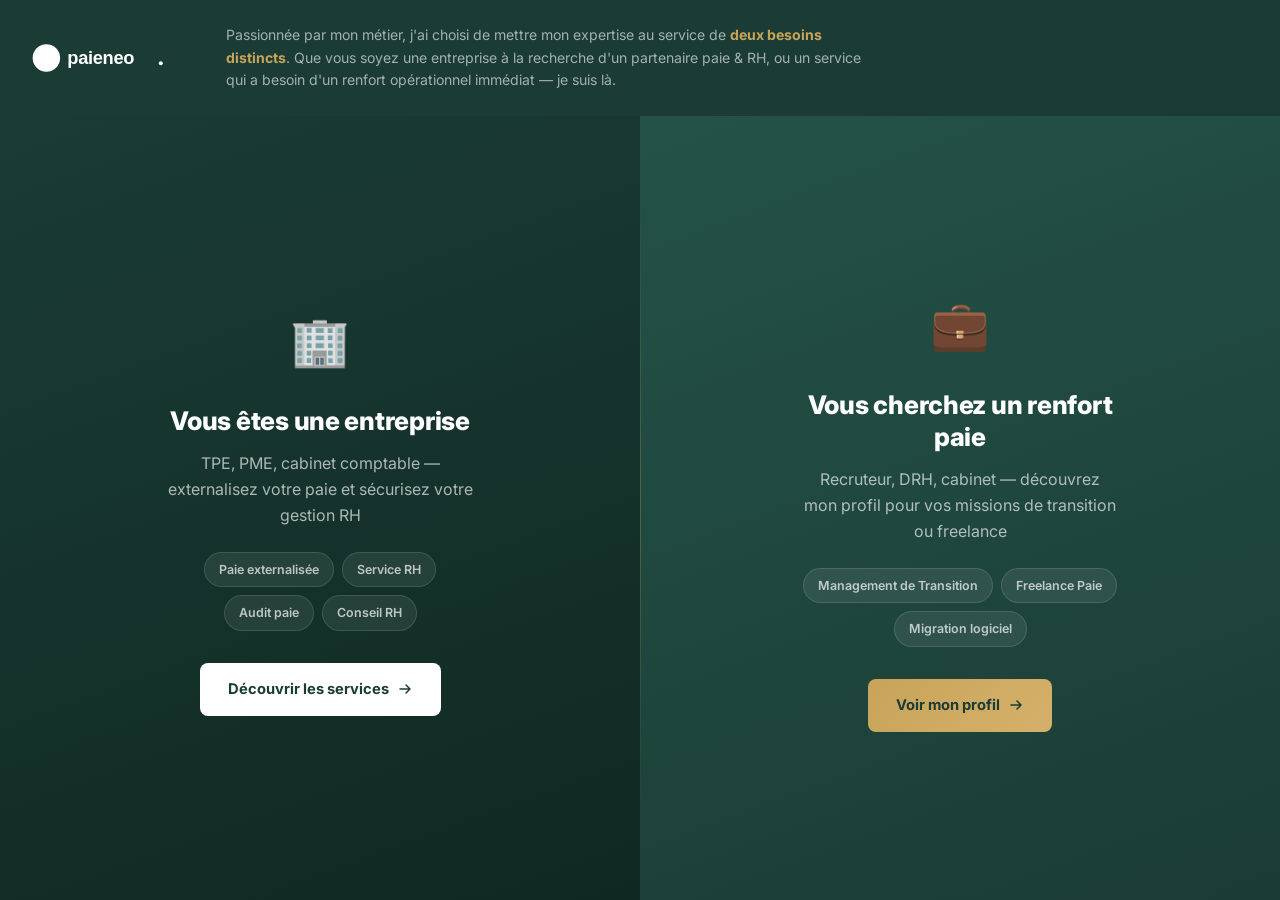
==== commit e8ac4ab0: "Move welcome message to top banner with logo" ====
--- a/index.html
+++ b/index.html
@@ -21,6 +21,19 @@
   <link rel="stylesheet" href="css/landing.css">
 </head>
 <body class="landing-page">
+
+  <!-- ========== WELCOME ========== -->
+  <div class="welcome">
+    <div class="welcome__logo">
+      <img src="img/logo.svg" alt="PaieNeo">
+    </div>
+    <p class="welcome__text">
+      Passionn&eacute;e par mon m&eacute;tier, j'ai choisi de mettre mon expertise au service
+      de <strong>deux besoins distincts</strong>. Que vous soyez une entreprise &agrave; la recherche
+      d'un partenaire paie &amp; RH, ou un service qui a besoin d'un renfort op&eacute;rationnel
+      imm&eacute;diat &mdash; je suis l&agrave;.
+    </p>
+  </div>
 
   <!-- ========== LANDING SPLIT ========== -->
   <div class="split">
@@ -70,18 +83,6 @@
       </div>
     </a>
 
-    <!-- Logo central -->
-    <div class="split__logo">
-      <img src="img/logo.svg" alt="PaieNeo">
-    </div>
-
-    <!-- Message d'accueil -->
-    <div class="split__welcome">
-      <p>Passionn&eacute;e par mon m&eacute;tier, j'ai choisi de mettre mon expertise au service
-      de <strong>deux besoins distincts</strong>&nbsp;: accompagner les entreprises qui cherchent
-      un partenaire paie &amp; RH de confiance, et renforcer les &eacute;quipes qui ont besoin
-      d'un appui op&eacute;rationnel imm&eacute;diat. Choisissez ce qui vous correspond.</p>
-    </div>
 
   </div>
 
--- a/css/landing.css
+++ b/css/landing.css
@@ -2,11 +2,44 @@
 .landing-page {
   overflow: hidden;
   height: 100vh;
+  display: flex;
+  flex-direction: column;
+}
+
+/* Welcome bar */
+.welcome {
+  background: var(--primary);
+  padding: 24px 32px;
+  display: flex;
+  align-items: center;
+  gap: 24px;
+  flex-shrink: 0;
+}
+
+.welcome__logo {
+  flex-shrink: 0;
+}
+
+.welcome__logo img {
+  height: 34px;
+  filter: brightness(10);
+}
+
+.welcome__text {
+  font-size: 0.88rem;
+  color: rgba(255, 255, 255, 0.6);
+  line-height: 1.6;
+  max-width: 640px;
+}
+
+.welcome__text strong {
+  color: var(--accent);
+  font-weight: 700;
 }
 
 .split {
   display: flex;
-  height: 100vh;
+  flex: 1;
   position: relative;
 }
 
@@ -124,32 +157,6 @@
   color: var(--primary);
 }
 
-/* Logo central */
-.split__logo {
-  position: absolute;
-  top: 50%;
-  left: 50%;
-  transform: translate(-50%, -50%);
-  z-index: 10;
-  background: var(--white);
-  width: 80px;
-  height: 80px;
-  border-radius: 50%;
-  display: flex;
-  align-items: center;
-  justify-content: center;
-  box-shadow: 0 8px 32px rgba(0, 0, 0, 0.3);
-}
-
-.split__logo img {
-  height: 22px;
-  width: auto;
-  object-fit: contain;
-  margin: 0;
-  padding: 0;
-  display: block;
-}
-
 /* Divider line */
 .split::after {
   content: '';
@@ -162,28 +169,6 @@
   z-index: 5;
 }
 
-/* Welcome message */
-.split__welcome {
-  position: absolute;
-  bottom: 32px;
-  left: 50%;
-  transform: translateX(-50%);
-  z-index: 10;
-  text-align: center;
-  max-width: 560px;
-  padding: 0 24px;
-}
-
-.split__welcome p {
-  font-size: 0.85rem;
-  color: rgba(255, 255, 255, 0.5);
-  line-height: 1.6;
-}
-
-.split__welcome strong {
-  color: var(--accent);
-}
-
 /* Responsive */
 @media (max-width: 768px) {
   .split {
@@ -211,13 +196,11 @@
     margin-bottom: 20px;
   }
 
-  .split__logo {
-    width: 64px;
-    height: 64px;
-  }
-
-  .split__logo img {
-    height: 22px;
+  .welcome {
+    flex-direction: column;
+    text-align: center;
+    padding: 20px 24px;
+    gap: 12px;
   }
 
   .split::after {
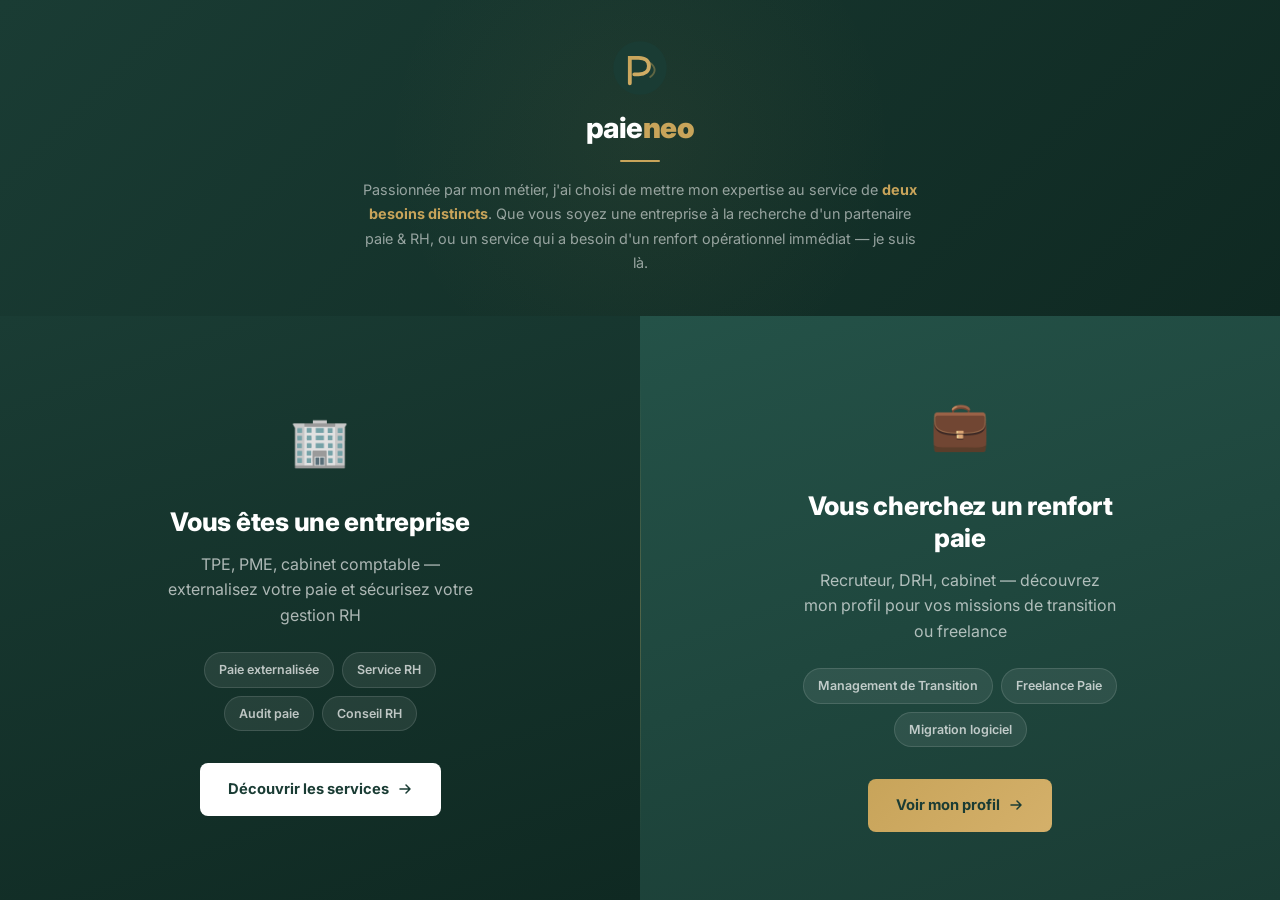
==== commit 27dfa4f4: "Redesign welcome banner: centered, logo circle, brand text, divider" ====
--- a/index.html
+++ b/index.html
@@ -24,15 +24,19 @@
 
   <!-- ========== WELCOME ========== -->
   <div class="welcome">
-    <div class="welcome__logo">
-      <img src="img/logo.svg" alt="PaieNeo">
+    <div class="welcome__inner">
+      <div class="welcome__icon">
+        <img src="img/favicon.svg" alt="PaieNeo">
+      </div>
+      <h1 class="welcome__brand">paie<span>neo</span></h1>
+      <div class="welcome__divider"></div>
+      <p class="welcome__text">
+        Passionn&eacute;e par mon m&eacute;tier, j'ai choisi de mettre mon expertise au service
+        de <strong>deux besoins distincts</strong>. Que vous soyez une entreprise &agrave; la recherche
+        d'un partenaire paie &amp; RH, ou un service qui a besoin d'un renfort op&eacute;rationnel
+        imm&eacute;diat &mdash; je suis l&agrave;.
+      </p>
     </div>
-    <p class="welcome__text">
-      Passionn&eacute;e par mon m&eacute;tier, j'ai choisi de mettre mon expertise au service
-      de <strong>deux besoins distincts</strong>. Que vous soyez une entreprise &agrave; la recherche
-      d'un partenaire paie &amp; RH, ou un service qui a besoin d'un renfort op&eacute;rationnel
-      imm&eacute;diat &mdash; je suis l&agrave;.
-    </p>
   </div>
 
   <!-- ========== LANDING SPLIT ========== -->
--- a/css/landing.css
+++ b/css/landing.css
@@ -6,30 +6,73 @@
   flex-direction: column;
 }
 
-/* Welcome bar */
+/* Welcome banner */
 .welcome {
-  background: var(--primary);
-  padding: 24px 32px;
-  display: flex;
-  align-items: center;
-  gap: 24px;
+  background: linear-gradient(135deg, var(--primary) 0%, #0F2922 100%);
+  padding: 40px 32px;
+  display: flex;
+  justify-content: center;
   flex-shrink: 0;
-}
-
-.welcome__logo {
-  flex-shrink: 0;
-}
-
-.welcome__logo img {
-  height: 34px;
-  filter: brightness(10);
+  position: relative;
+  overflow: hidden;
+}
+
+.welcome::before {
+  content: '';
+  position: absolute;
+  top: -50%;
+  left: 50%;
+  transform: translateX(-50%);
+  width: 600px;
+  height: 600px;
+  background: radial-gradient(circle, rgba(200, 164, 90, 0.06) 0%, transparent 60%);
+  border-radius: 50%;
+}
+
+.welcome__inner {
+  text-align: center;
+  position: relative;
+  z-index: 1;
+  max-width: 560px;
+}
+
+.welcome__icon {
+  width: 56px;
+  height: 56px;
+  margin: 0 auto 14px;
+}
+
+.welcome__icon img {
+  width: 100%;
+  height: 100%;
+}
+
+.welcome__brand {
+  font-family: 'Inter', 'Segoe UI', sans-serif;
+  font-size: 1.8rem;
+  font-weight: 800;
+  color: var(--white);
+  letter-spacing: -0.5px;
+  margin-bottom: 14px;
+}
+
+.welcome__brand span {
+  color: var(--accent);
+  font-weight: 900;
+}
+
+.welcome__divider {
+  width: 40px;
+  height: 2px;
+  background: var(--accent);
+  margin: 0 auto 16px;
+  border-radius: 2px;
 }
 
 .welcome__text {
-  font-size: 0.88rem;
-  color: rgba(255, 255, 255, 0.6);
-  line-height: 1.6;
-  max-width: 640px;
+  font-size: 0.9rem;
+  color: rgba(255, 255, 255, 0.55);
+  line-height: 1.7;
 }
 
 .welcome__text strong {
@@ -197,10 +240,16 @@
   }
 
   .welcome {
-    flex-direction: column;
-    text-align: center;
-    padding: 20px 24px;
-    gap: 12px;
+    padding: 28px 20px;
+  }
+
+  .welcome__brand {
+    font-size: 1.4rem;
+  }
+
+  .welcome__icon {
+    width: 44px;
+    height: 44px;
   }
 
   .split::after {
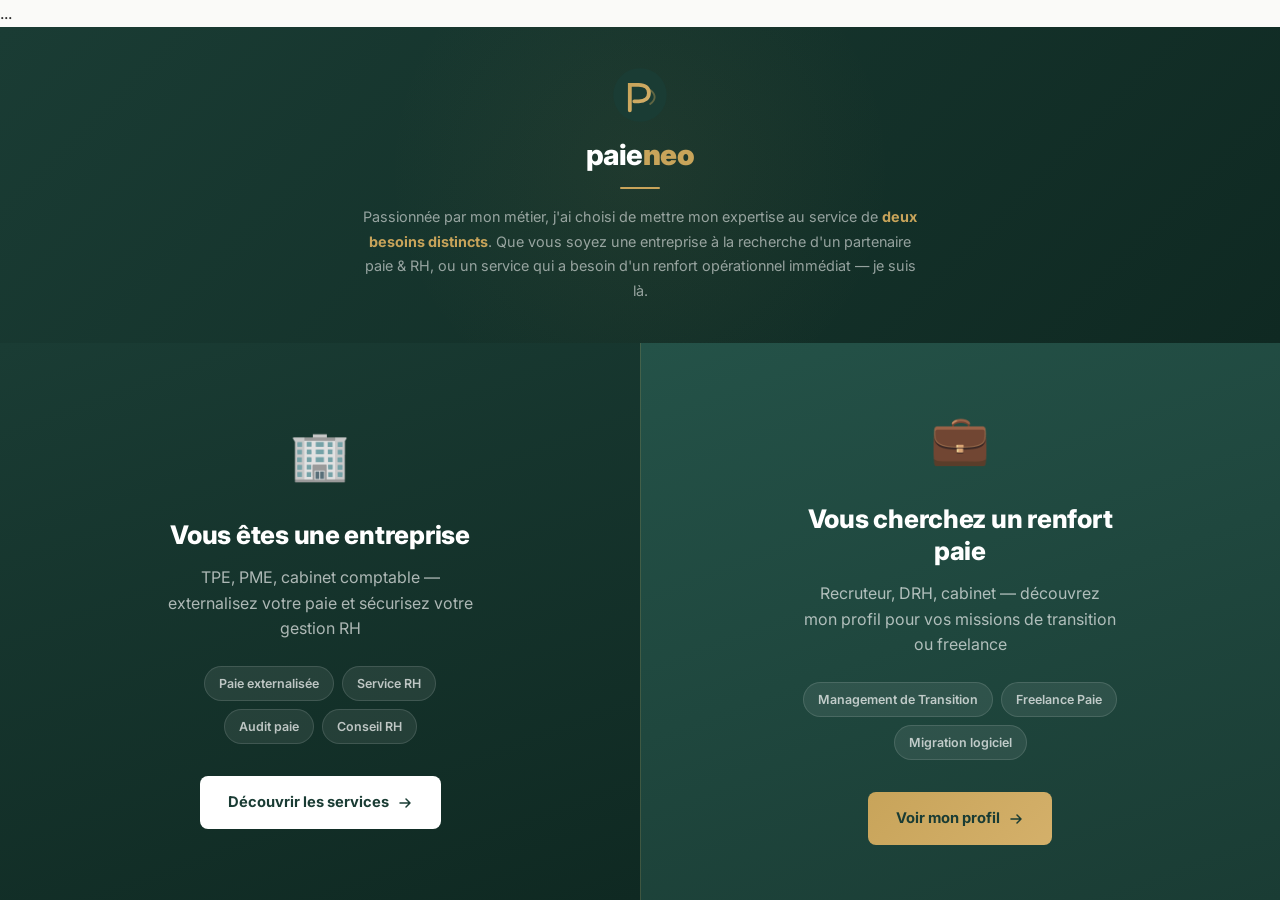
==== commit 9387e9bf: "Update index.html" ====
--- a/index.html
+++ b/index.html
@@ -1,6 +1,16 @@
 <!DOCTYPE html>
 <html lang="fr">
 <head>
+  <head>
+  <!-- Google tag (gtag.js) -->
+  <script async src="https://www.googletagmanager.com/gtag/js?id=G-7KTV8Y9QXC"></script>
+  <script>
+    window.dataLayer = window.dataLayer || [];
+    function gtag(){dataLayer.push(arguments);}
+    gtag('js', new Date());
+    gtag('config', 'G-7KTV8Y9QXC');
+  </script>
+  ...
   <meta charset="UTF-8">
   <meta name="viewport" content="width=device-width, initial-scale=1.0">
   <meta name="description" content="PaieNeo — Farah, Charg&eacute;e Paie &amp; Administration du Personnel. Services de paie externalis&eacute;e pour TPE/PME et missions de transition.">
--- a/css/style.css
+++ b/css/style.css
@@ -1214,6 +1214,134 @@
   color: var(--accent);
 }
 
+/* ===== STAR Method — Intro box ===== */
+.star-intro {
+  background: var(--white);
+  border-radius: var(--radius);
+  padding: 32px 36px;
+  margin-bottom: 32px;
+  box-shadow: var(--shadow);
+  border: 1px solid rgba(26, 60, 52, 0.06);
+  position: relative;
+  overflow: hidden;
+}
+
+.star-intro::before {
+  content: '';
+  position: absolute;
+  top: 0;
+  left: 0;
+  right: 0;
+  height: 3px;
+  background: linear-gradient(90deg, var(--accent), var(--accent-light));
+}
+
+.star-intro__title {
+  font-size: 1rem;
+  color: var(--text-light);
+  text-align: center;
+  margin-bottom: 24px;
+}
+
+.star-intro__title strong {
+  color: var(--primary);
+  font-weight: 800;
+}
+
+.star-intro__grid {
+  display: grid;
+  grid-template-columns: repeat(4, 1fr);
+  gap: 20px;
+}
+
+.star-intro__item {
+  display: flex;
+  align-items: flex-start;
+  gap: 12px;
+}
+
+.star-intro__item strong {
+  display: block;
+  font-size: 0.88rem;
+  font-weight: 700;
+  color: var(--primary);
+  margin-bottom: 2px;
+}
+
+.star-intro__item p {
+  font-size: 0.8rem;
+  color: var(--text-light);
+  line-height: 1.4;
+}
+
+.star-intro .star-letter--t,
+.star-intro .star-letter--a {
+  background: rgba(26, 60, 52, 0.1);
+  color: var(--primary);
+}
+
+@media (max-width: 768px) {
+  .star-intro__grid {
+    grid-template-columns: repeat(2, 1fr);
+    gap: 16px;
+  }
+  .star-intro {
+    padding: 24px 20px;
+  }
+}
+
+/* ===== STAR Method ===== */
+.star-steps {
+  display: flex;
+  flex-direction: column;
+  gap: 10px;
+}
+
+.star-step {
+  display: flex;
+  align-items: flex-start;
+  gap: 12px;
+}
+
+.star-letter {
+  display: flex;
+  align-items: center;
+  justify-content: center;
+  width: 28px;
+  height: 28px;
+  min-width: 28px;
+  border-radius: 6px;
+  font-size: 0.75rem;
+  font-weight: 800;
+  letter-spacing: 0.02em;
+}
+
+.star-letter--s {
+  background: rgba(200, 164, 90, 0.25);
+  color: var(--accent);
+}
+
+.star-letter--t {
+  background: rgba(255, 255, 255, 0.15);
+  color: rgba(255, 255, 255, 0.9);
+}
+
+.star-letter--a {
+  background: rgba(255, 255, 255, 0.15);
+  color: rgba(255, 255, 255, 0.9);
+}
+
+.star-letter--r {
+  background: rgba(34, 197, 94, 0.2);
+  color: #4ade80;
+}
+
+.star-step p {
+  font-size: 0.88rem;
+  line-height: 1.5;
+  padding-top: 3px;
+}
+
 /* ===== Animations ===== */
 .fade-up {
   opacity: 0;
@@ -1288,4 +1416,19 @@
     flex-direction: column;
     text-align: center;
   }
-}
+  .star-step p {
+    font-size: 0.82rem;
+  }
+  .star-letter {
+    width: 24px;
+    height: 24px;
+    min-width: 24px;
+    font-size: 0.7rem;
+  }
+  .ps-card__solution {
+    padding: 24px 20px;
+  }
+  .star-steps {
+    gap: 8px;
+  }
+}
--- a/css/landing.css
+++ b/css/landing.css
@@ -204,11 +204,11 @@
 .split::after {
   content: '';
   position: absolute;
-  top: 10%;
-  bottom: 10%;
+  top: 0;
+  bottom: 0;
   left: 50%;
   width: 1px;
-  background: linear-gradient(to bottom, transparent, rgba(200, 164, 90, 0.3), transparent);
+  background: rgba(200, 164, 90, 0.2);
   z-index: 5;
 }
 
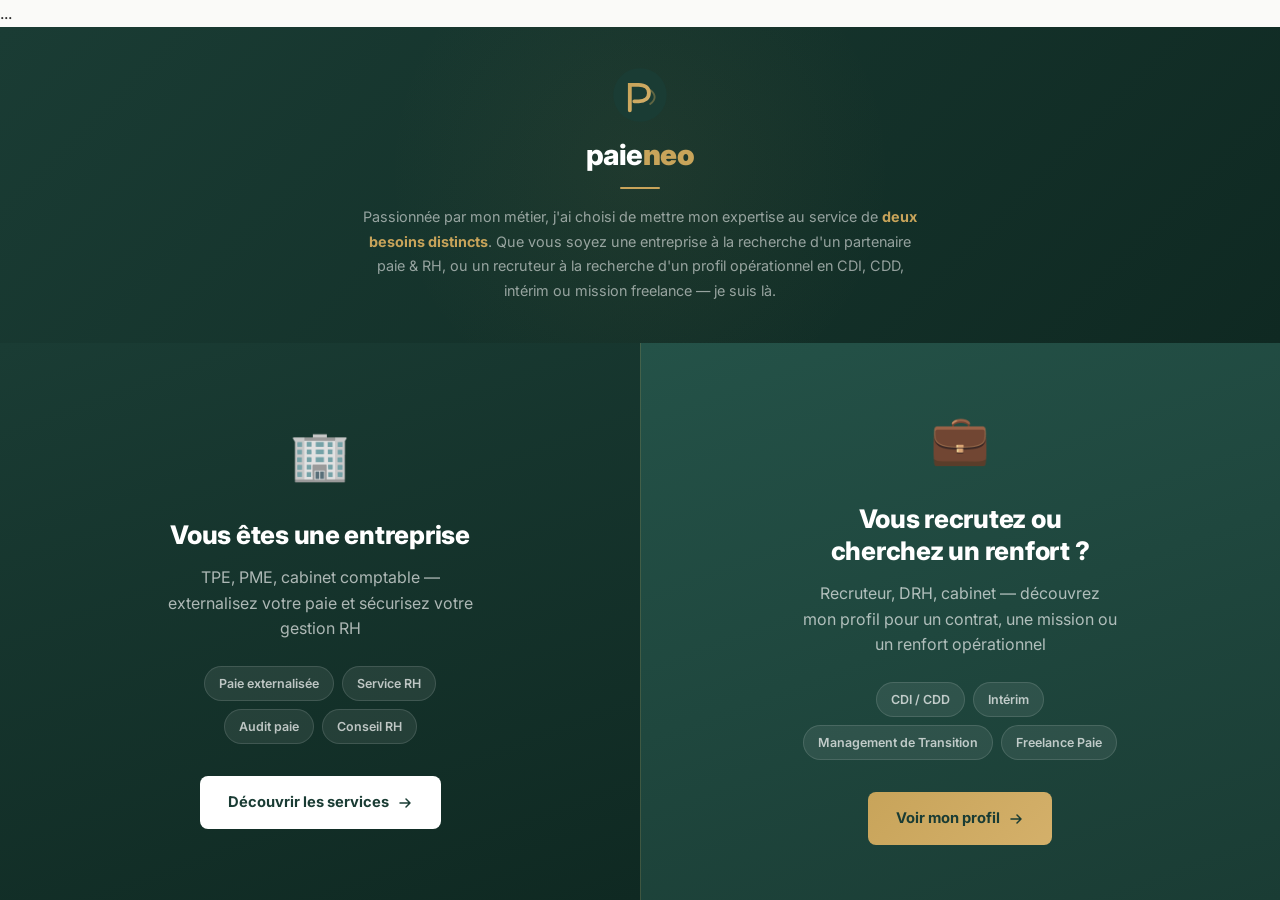
==== commit ff2d87fa: "Ajout CDI/CDD/Interim - panneau recrutement et intro mis a jour" ====
--- a/index.html
+++ b/index.html
@@ -43,8 +43,8 @@
       <p class="welcome__text">
         Passionn&eacute;e par mon m&eacute;tier, j'ai choisi de mettre mon expertise au service
         de <strong>deux besoins distincts</strong>. Que vous soyez une entreprise &agrave; la recherche
-        d'un partenaire paie &amp; RH, ou un service qui a besoin d'un renfort op&eacute;rationnel
-        imm&eacute;diat &mdash; je suis l&agrave;.
+        d'un partenaire paie &amp; RH, ou un recruteur &agrave; la recherche d'un profil op&eacute;rationnel
+        en CDI, CDD, int&eacute;rim ou mission freelance &mdash; je suis l&agrave;.
       </p>
     </div>
   </div>
@@ -80,15 +80,16 @@
       <div class="split__overlay"></div>
       <div class="split__content">
         <div class="split__icon">&#128188;</div>
-        <h2 class="split__title">Vous cherchez un renfort paie</h2>
+        <h2 class="split__title">Vous recrutez ou cherchez un renfort&nbsp;?</h2>
         <p class="split__subtitle">
           Recruteur, DRH, cabinet &mdash; d&eacute;couvrez mon profil
-          pour vos missions de transition ou freelance
+          pour un contrat, une mission ou un renfort op&eacute;rationnel
         </p>
         <div class="split__services">
+          <span>CDI / CDD</span>
+          <span>Int&eacute;rim</span>
           <span>Management de Transition</span>
           <span>Freelance Paie</span>
-          <span>Migration logiciel</span>
         </div>
         <div class="split__cta split__cta--accent">
           Voir mon profil
